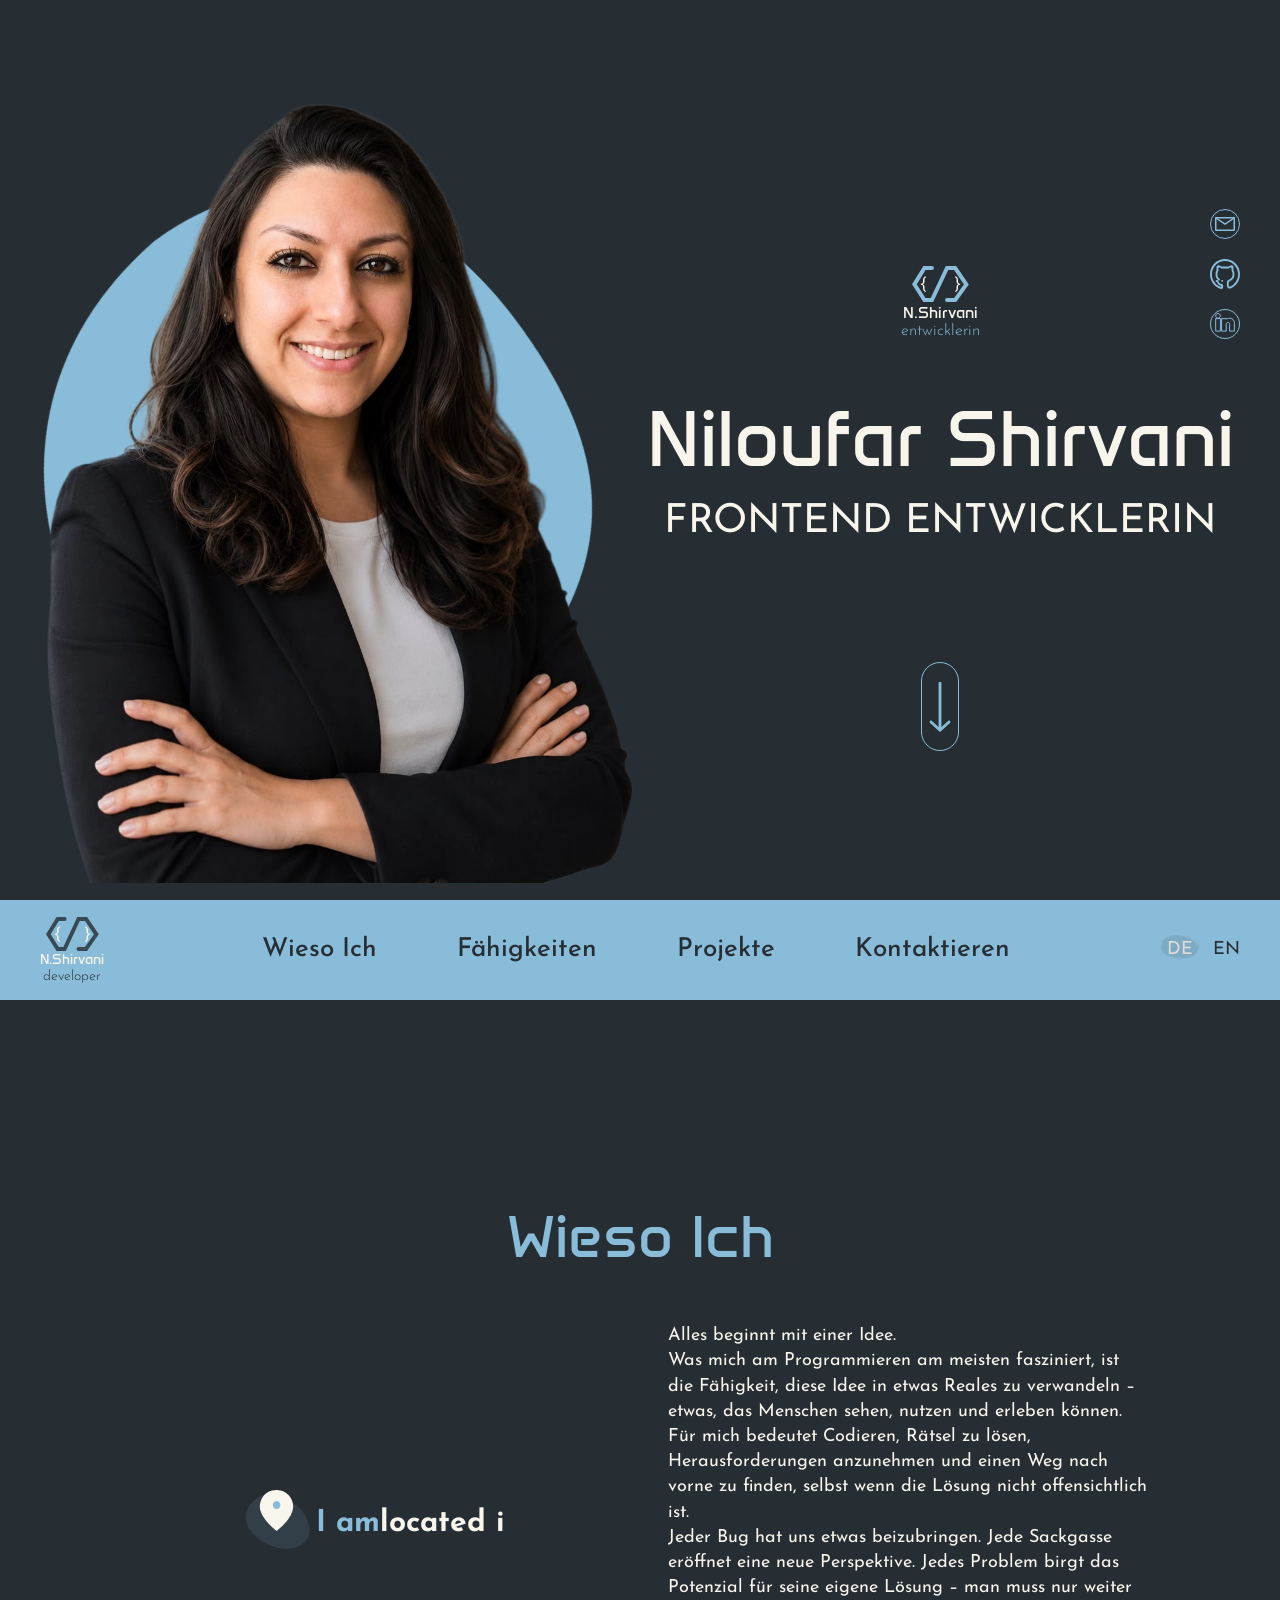
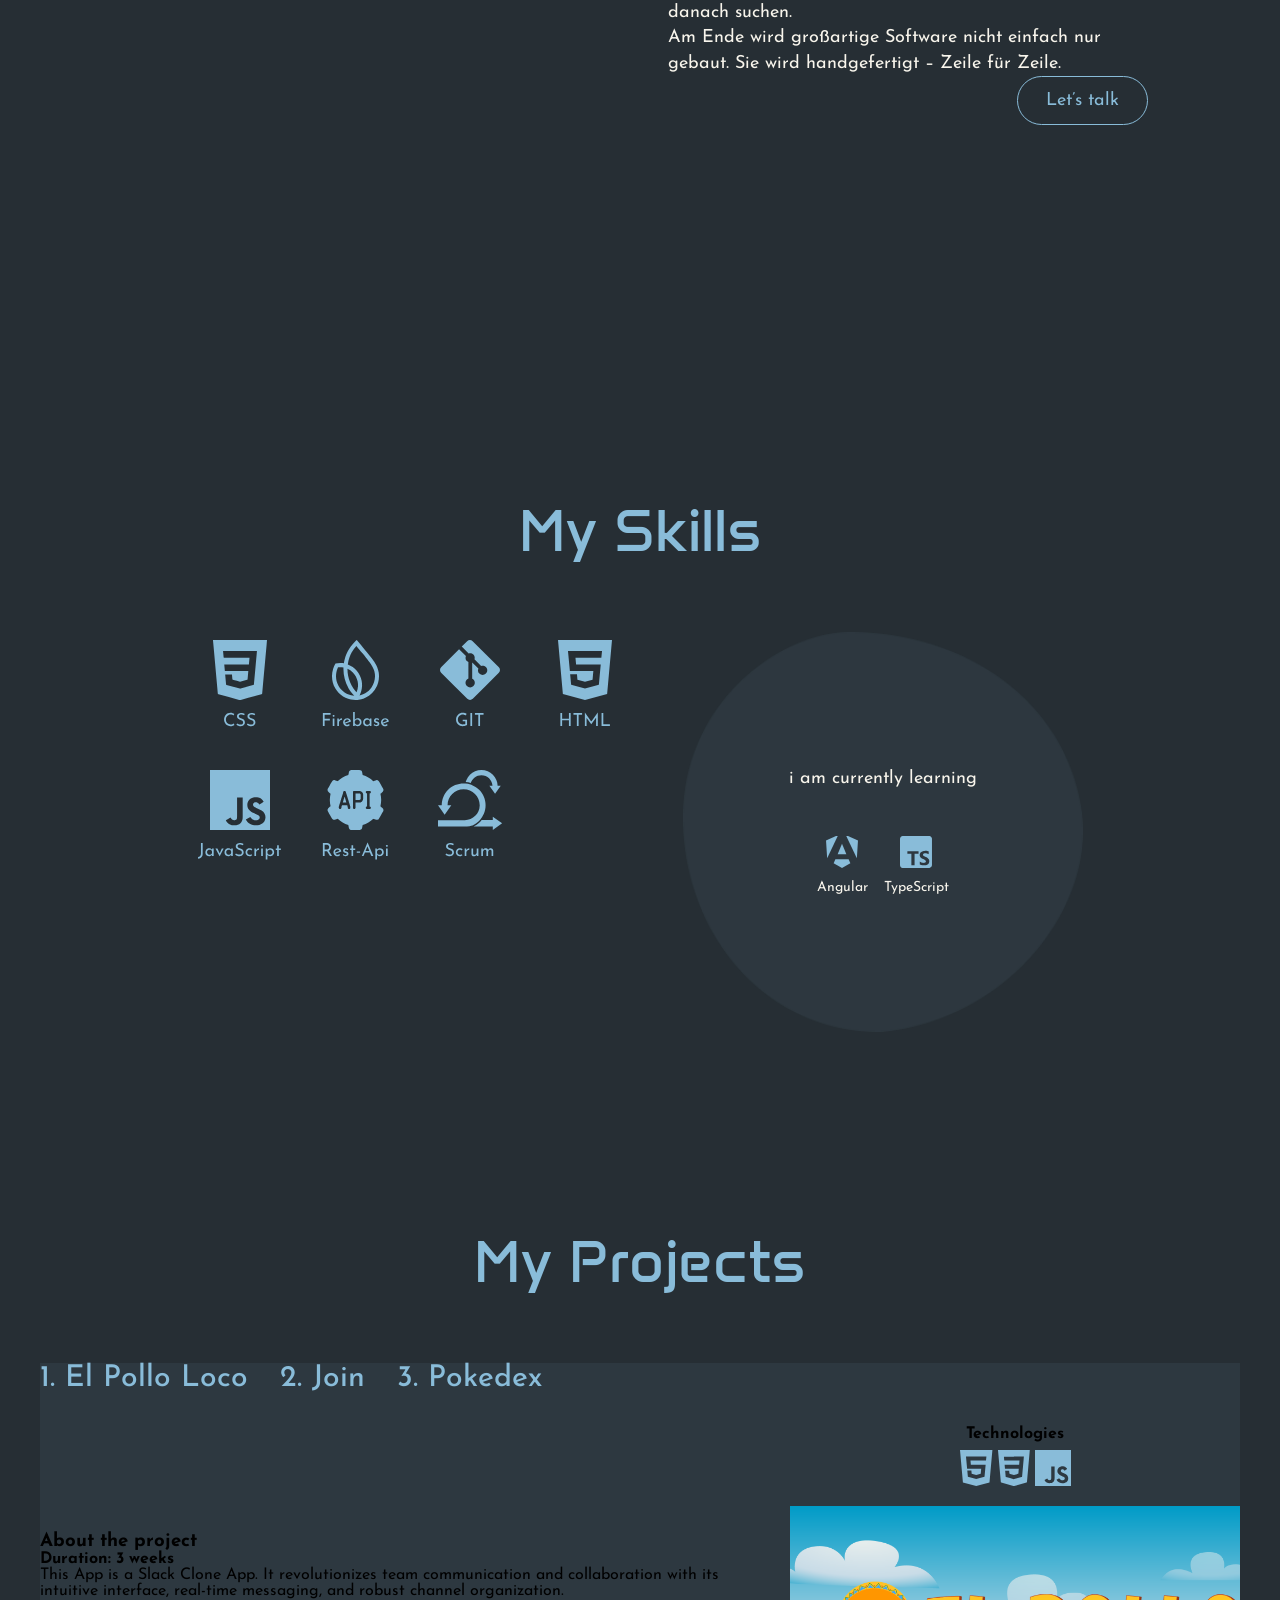
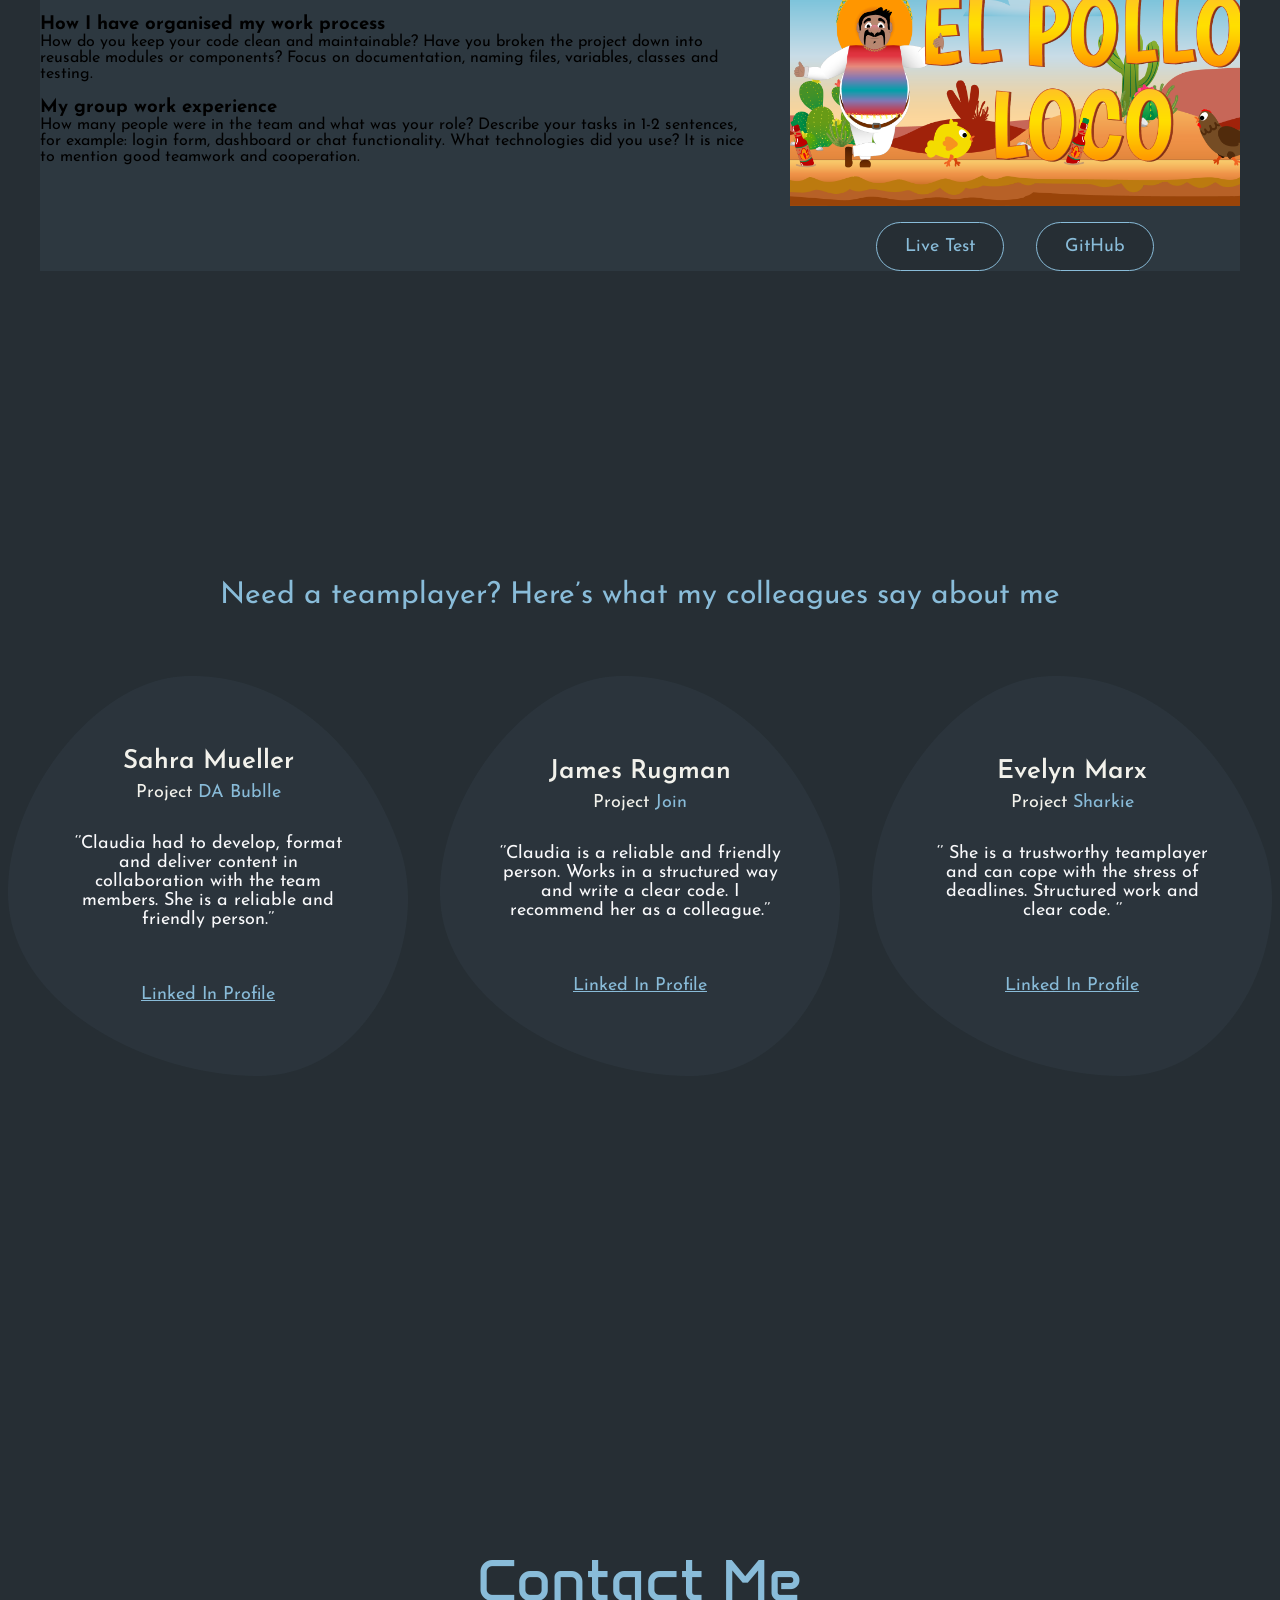
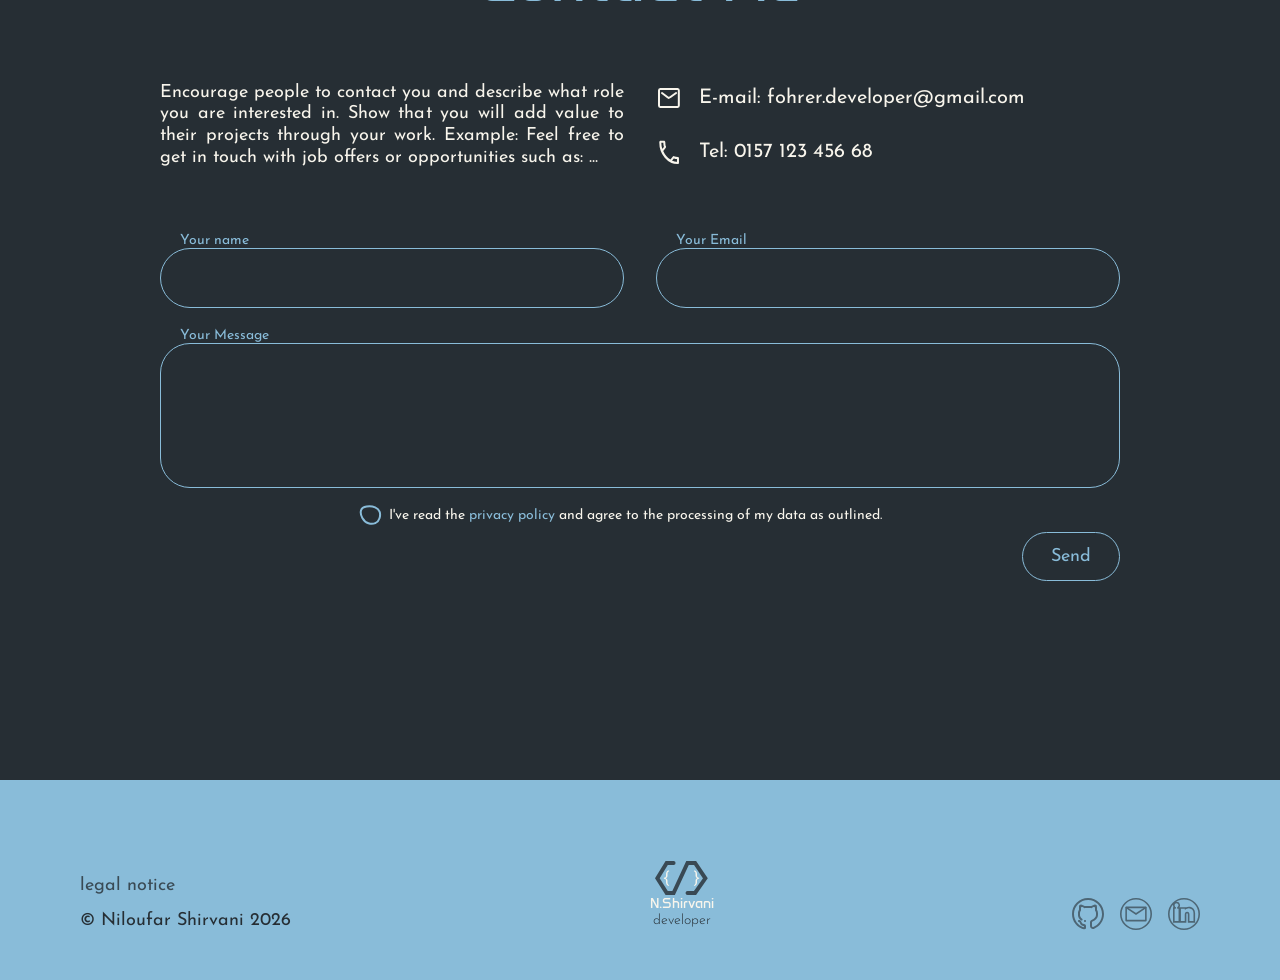
==== index.html @ 66616a83 "adding active class to lang btn" ====
<!doctype html>
<html lang="en" id="root-html">
  <head>
    <meta charset="UTF-8" />
    <meta name="viewport" content="width=device-width, initial-scale=1.0" />
    <title>Portfolio</title>
    <link rel="stylesheet" href="css/style.css" />
  </head>
  <body>
    <main>
      <!-- HERO SECTION -->
      <section class="hero" id="hero-section">
        <div class="hero-main-container">
          <div class="hero-profile-container">
            <!-- <img
              src="assets/components/hero-section/photo-bg-default.png"
              alt=""
            /> -->
            <img src="assets/img/dev-photo.png" alt="" />
          </div>
          <div class="hero-content-container">
            <div class="logo-content">
              <img
                class="hero-logo"
                src="assets/components/hero-section/icons/Logo-hero.svg"
                alt="Logo"
              />
              <span class="dev-name anta">N.Shirvani</span>
              <span class="dev-role josefin-sans" data-i18n="LogoDevRole"
                >Developer</span
              >
            </div>
            <div class="text-content">
              <h1 class="name anta">niloufar shirvani</h1>
              <h3 class="role josefin-sans" data-i18n="devRole">
                FRONTEND DEVELOPER
              </h3>
            </div>
            <a href="#why-me" class="arrow-down">
              <img
                id="arrow-down"
                src="assets/components/hero-section/icons/arrow-down-default.svg"
                alt="arrow-down"
              />
            </a>
            <div class="hero-social-media-container">
              <a href="#"
                ><img
                  id="email"
                  src="assets/components/hero-section/icons/email-default.svg"
                  alt="E-Mail"
              /></a>
              <a href="#"
                ><img
                  id="github"
                  src="assets/components/hero-section/icons/git-default.svg"
                  alt="GitHub"
              /></a>
              <a href="#"
                ><img
                  id="linkedin"
                  src="assets/components/hero-section/icons/linkedIn-default.svg"
                  alt="LinkedIn"
              /></a>
            </div>
          </div>
        </div>
      </section>

      <!-- LATE HEADER SECTION-->
      <section class="header">
        <div class="header-container">
          <div class="header-logo">
            <img
              src="assets/components/header/Logo-header-footer.svg"
              alt=""
              class="header-logo"
            />
            <span class="header-dev-name anta">N.Shirvani</span>
            <span class="header-dev-role josefin-sans">developer</span>
          </div>
          <div class="header-menu">
            <nav>
              <ul>
                <li
                  class="header-link josefin-sans"
                  id="why-me"
                  data-i18n="menuItem1"
                ></li>
                <li
                  class="header-link josefin-sans"
                  id="skills"
                  data-i18n="menuItem2"
                ></li>
                <li
                  class="header-link josefin-sans"
                  id="projects"
                  data-i18n="menuItem3"
                ></li>
                <li
                  class="header-link josefin-sans"
                  id="contact"
                  data-i18n="menuItem4"
                ></li>
              </ul>
            </nav>
          </div>
          <div class="lang-switcher" id="lang-switcher">
            <a href="" class="header-language-text josefin-sans" data-id="de"
              >DE</a
            >
            <a href="" class="header-language-text josefin-sans" data-id="en"
              >EN</a
            >
          </div>
        </div>
      </section>

      <!-- ABOUT ME -->
      <section class="about-me" data-id="why-me">
        <div class="about-me-container">
          <h2 class="section-title anta" data-i18n="firstSectionTitle">
            why Me
          </h2>
          <div class="about-me-context">
            <div class="about-me-animation hidden">
              <div>
                <img class="about-me-icon" src="" alt="" />
              </div>
              <span class="about-me-typing josefin-sans fp"></span>
              <span class="about-me-typing josefin-sans sp"></span>
              <span class="about-me-typing josefin-sans tp"></span>
            </div>
            <div class="about-me-text">
              <p class="text josefin-sans" data-i18n="aboutMeText"></p>
              <button class="about-me-button josefin-sans btn-primary">
                Let’s talk
              </button>
            </div>
          </div>
        </div>
      </section>

      <!-- SKILLS SECTION -->
      <section class="skills" data-id="skills">
        <div class="skills-container">
          <h2 class="section-title anta">my skills</h2>
          <div class="skills-context">
            <div class="skills-icons">
              <img
                src="assets/components/skills/Property 1=CSS.svg"
                alt="CSS"
              />
              <img
                src="assets/components/skills/Property 1=Firebase.svg"
                alt="firebase"
              />
              <img
                src="assets/components/skills/Property 1=GIT.svg"
                alt="GIT"
              />
              <img
                src="assets/components/skills/Property 1=HTML.svg"
                alt="HTML"
              />
              <img
                src="assets/components/skills/Property 1=JavaScript.svg"
                alt="JS"
              />
              <img
                src="assets/components/skills/Property 1=Rest-Api.svg"
                alt="rest-API"
              />
              <img
                src="assets/components/skills/Property 1=Scrum.svg"
                alt="Scrum"
              />
            </div>
            <div class="bubble-text">
              <!-- <div class="bubble">
                <img
                  src="assets/components/skills/skills-bg-hover.png"
                  alt=""
                />
              </div> -->
              <div class="skill-text">
                <p class="josefin-sans">i am currently learning</p>
                <div class="in-progress-container">
                  <div class="in-progeress-skills">
                    <img src="assets/components/skills/Angular.svg" alt="" />
                    <h4 class="text-explanation josefin-sans">Angular</h4>
                  </div>
                  <div class="in-progeress-skills">
                    <img src="assets/components/skills/TypeScript.svg" alt="" />
                    <h4 class="text-explanation josefin-sans">TypeScript</h4>
                  </div>
                </div>
              </div>
            </div>
          </div>
        </div>
      </section>

      <!-- PROJECTS SECTION -->
      <section class="projects" data-id="projects">
        <div class="projects-container">
          <h2 class="section-title anta">My Projects</h2>
          <div class="projects-context josefin-sans">
            <div class="project-names">
              <a class="project-name-tab" href="#">1. El Pollo Loco</a>
              <a class="project-name-tab" href="#">2. Join</a>
              <a class="project-name-tab" href="#">3. Pokedex</a>
            </div>
            <div class="project-info">
              <div class="project-text">
                <div class="about-project">
                  <h3 class="project-title">About the project</h3>
                  <h4>Duration: 3 weeks</h4>
                  <p class="project-explanation">
                    This App is a Slack Clone App. It revolutionizes team
                    communication and collaboration with its intuitive
                    interface, real-time messaging, and robust channel
                    organization.
                  </p>
                </div>
                <div class="about-project">
                  <h3 class="project-title">
                    How I have organised my work process
                  </h3>
                  <p class="project-explanation">
                    How do you keep your code clean and maintainable? Have you
                    broken the project down into reusable modules or components?
                    Focus on documentation, naming files, variables, classes and
                    testing.
                  </p>
                </div>
                <div class="about-project">
                  <h3 class="project-title">My group work experience</h3>
                  <p class="project-explanation">
                    How many people were in the team and what was your role?
                    Describe your tasks in 1-2 sentences, for example: login
                    form, dashboard or chat functionality. What technologies did
                    you use? It is nice to mention good teamwork and
                    cooperation.
                  </p>
                </div>
              </div>
              <div class="project-visit">
                <div class="project-tech">
                  <h4 class="tech">Technologies</h4>
                  <div class="tech-icon">
                    <img src="assets/components/projects/HTML.svg" alt="" />
                    <img src="assets/components/projects/CSS.svg" alt="" />
                    <img
                      src="assets/components/projects/Javascript.svg"
                      alt=""
                    />
                  </div>
                </div>
                <div class="project-poster">
                  <img src="assets/img/El-Pollo-loco.png" alt="El-Pollo-Loco" />
                </div>
                <div class="project-btns">
                  <button class="btn-primary">Live Test</button>
                  <button class="btn-primary">GitHub</button>
                </div>
              </div>
            </div>
          </div>
        </div>
      </section>

      <!-- REFERENCE SECTION -->
      <section class="references" data-id="references">
        <div class="reference-container">
          <h2 class="reference-title josefin-sans">
            Need a teamplayer? Here’s what my colleagues say about me
          </h2>
          <div class="bubble-boxes">
            <div class="bubble-content josefin-sans">
              <h3 class="ref-name">Sahra Mueller</h3>
              <h4 class="ref-project">
                Project <a href="#" class="ref-link">DA Bublle</a>
              </h4>
              <p class="ref-comment">
                ‘’Claudia had to develop, format and deliver content in
                collaboration with the team members. She is a reliable and
                friendly person.’’
              </p>
              <a href="#" class="ref-comment-link">Linked In Profile</a>
            </div>

            <div class="bubble-content josefin-sans">
              <h3 class="ref-name">James Rugman</h3>
              <h4 class="ref-project">
                Project <a href="#" class="ref-link">Join</a>
              </h4>
              <p class="ref-comment">
                ‘’Claudia is a reliable and friendly person. Works in a
                structured way and write a clear code. I recommend her as a
                colleague.’’
              </p>
              <a href="#" class="ref-comment-link">Linked In Profile</a>
            </div>

            <div class="bubble-content josefin-sans">
              <h3 class="ref-name">Evelyn Marx</h3>
              <h4 class="ref-project">
                Project <a href="#" class="ref-link">Sharkie</a>
              </h4>
              <p class="ref-comment">
                ‘’ She is a trustworthy teamplayer and can cope with the stress
                of deadlines. Structured work and clear code. ‘’
              </p>
              <a href="#" class="ref-comment-link">Linked In Profile</a>
            </div>
          </div>
        </div>
      </section>

      <!-- CONTACT SECTION -->
      <section class="contact" data-id="contact">
        <div class="contact-me-container">
          <h1 class="section-title anta">Contact me</h1>
          <div class="contact-me-text-container josefin-sans">
            <div class="contact-text">
              Encourage people to contact you and describe what role you are
              interested in. Show that you will add value to their projects
              through your work. Example: Feel free to get in touch with job
              offers or opportunities such as: ...
            </div>
            <div class="contact-info">
              <span class="contact-email">
                <img
                  id="contact-email"
                  src="assets/components/contact/🦆 icon _email_.svg"
                  alt=""
                />
                E-mail: fohrer.developer@gmail.com
              </span>
              <span class="contact-phone">
                <img
                  id="contact-phone"
                  src="assets/components/contact/🦆 icon _phone_.svg"
                  alt=""
                />
                Tel: 0157 123 456 68
              </span>
            </div>
          </div>
          <form action="post" class="contact-me-form josefin-sans">
            <div class="contact-container">
              <div class="inputs">
                <label for="">Your name</label>
                <input type="text" />
              </div>
              <div class="inputs">
                <label for="">Your Email</label>
                <input type="text" />
              </div>
            </div>

            <div class="message-container">
              <div class="inputs">
                <label for="">Your Message</label>
                <input type="text" />
              </div>
            </div>
            <div class="privacy-policy">
              <div class="privacy-msg-box">
                <input type="checkbox" id="privacy" name="privacy" />
                <label for="privacy" class="privacy-policy-text">
                  I've read the <a href="#">privacy policy </a> and agree to the
                  processing of my data as outlined.
                </label>
                <div class="error-msg">Please accept the privacy policy.</div>
              </div>

              <button type="submit" class="send btn-primary">Send</button>
            </div>
          </form>
        </div>
      </section>
    </main>

    <!-- FOOTER -->
    <footer>
      <div class="footer-content-container">
        <div class="legal-notice">
          <a href="#" class="footer-link josefin-sans">legal notice</a>
          <span class="footer-copyright josefin-sans"
            >&copy; Niloufar Shirvani 2026</span
          >
        </div>
        <div class="footer-logo">
          <img
            src="assets/components/header/Logo-header-footer.svg"
            alt=""
            class="footer-logo"
          />
          <span class="footer-dev-name anta">N.Shirvani</span>
          <span class="footer-dev-role josefin-sans">developer</span>
        </div>
        <div class="footer-social-media">
          <a href="#"
            ><img
              src="assets/components/footer/git-dark-default.svg"
              id="footer-git"
              alt=""
          /></a>
          <a href="#"
            ><img
              src="assets/components/footer/email-dark-default.svg"
              id="footer-email"
              alt=""
          /></a>
          <a href="#"
            ><img
              src="assets/components/footer/linkedIn-dark-default.svg"
              id="footer-linkedIn"
              alt=""
          /></a>
        </div>
      </div>
    </footer>

    <!-- JS -->
    <script src="/scripts/changingLanguage.js"></script>
    <script src="/scripts/script.js"></script>
    <script src="/scripts/typingEffect.js"></script>
  </body>
</html>
---- css/style.css ----
@import url(fonts.css);
@import url(config.css);
@import url(standard.css);
@import url(xxl.css) screen;
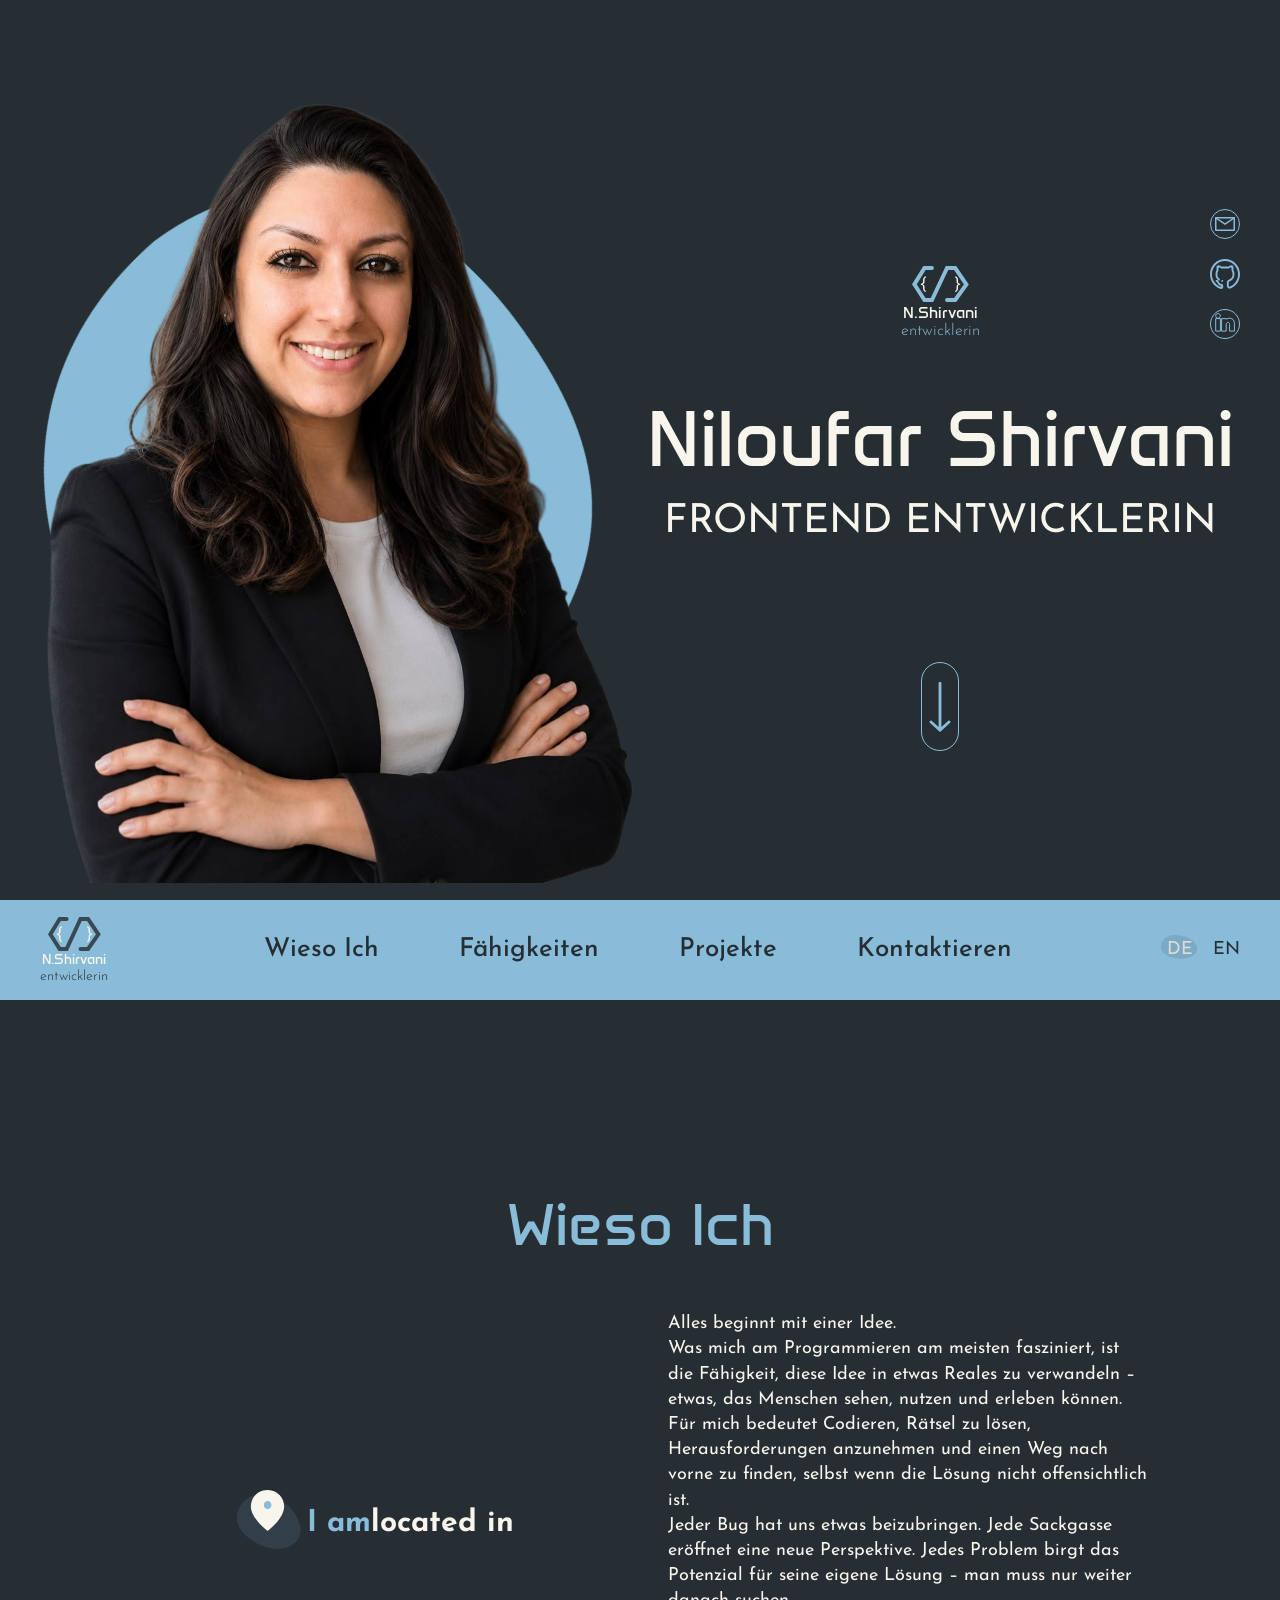
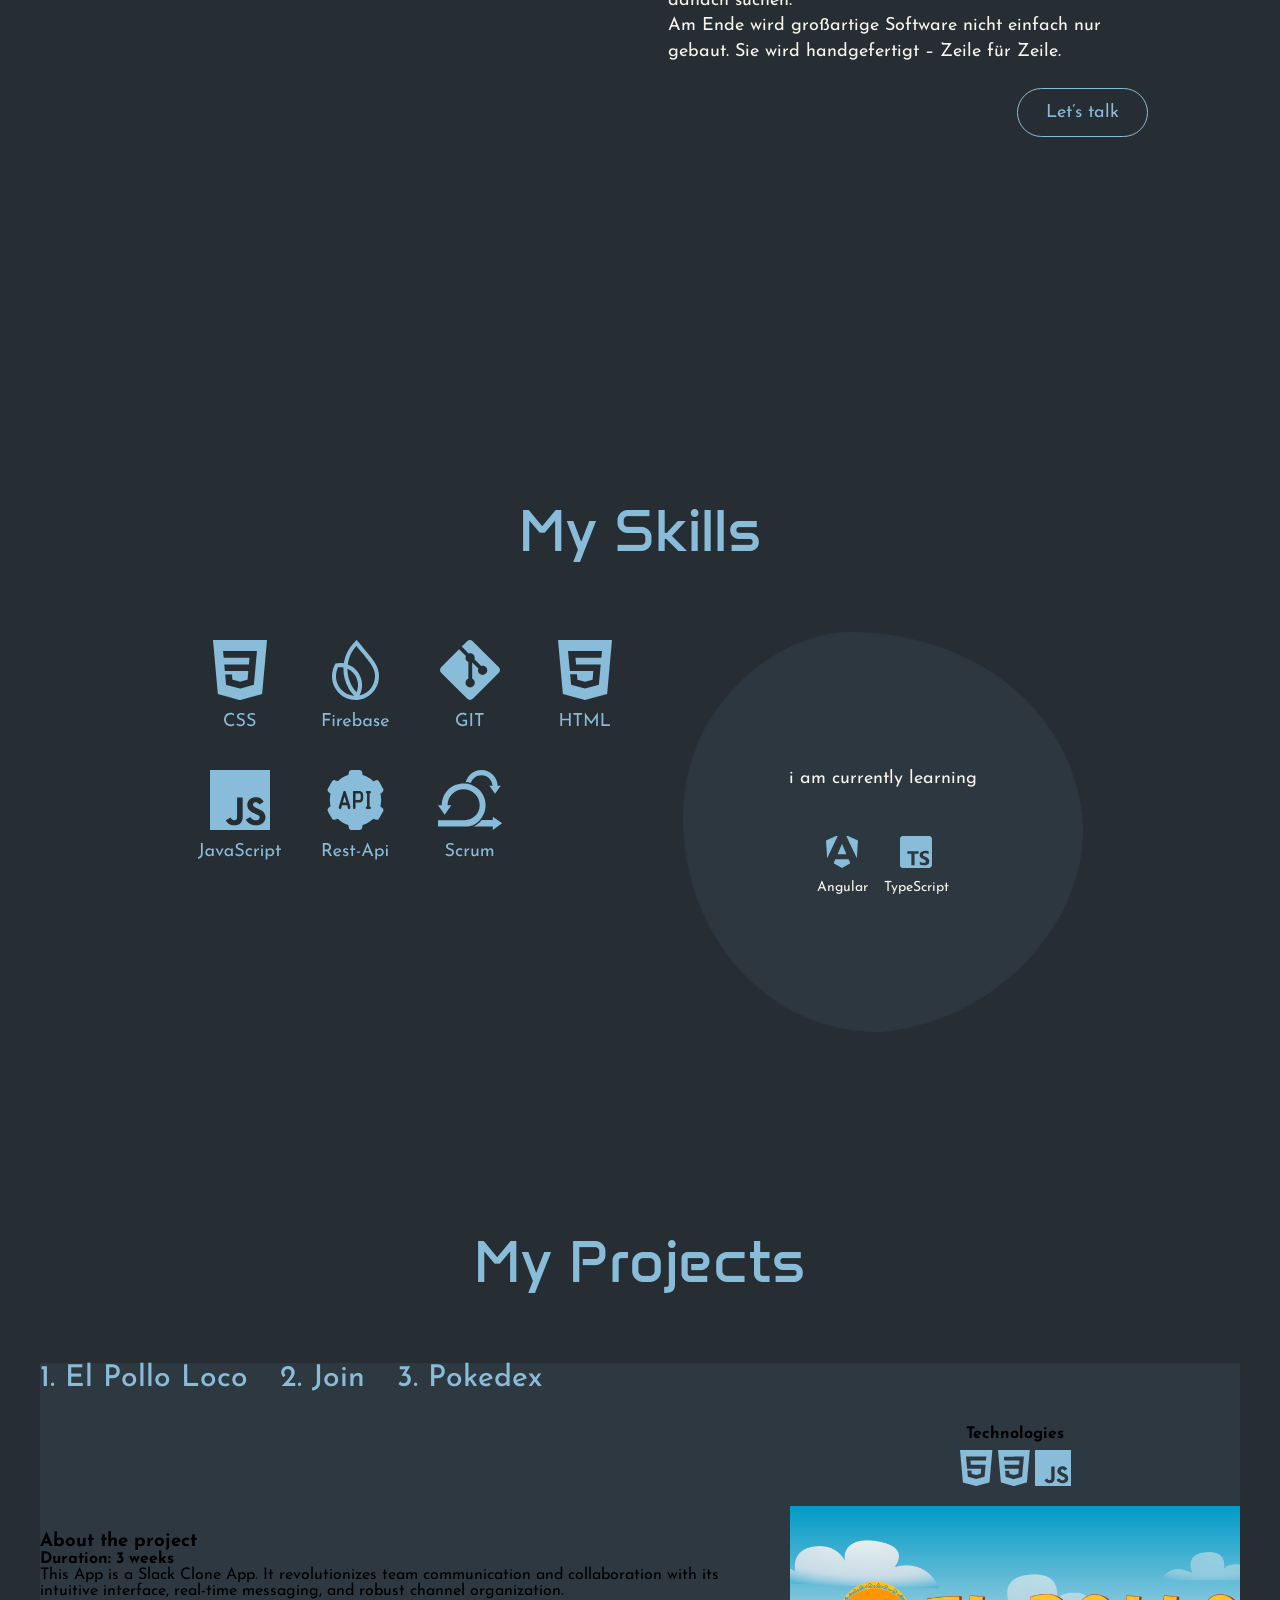
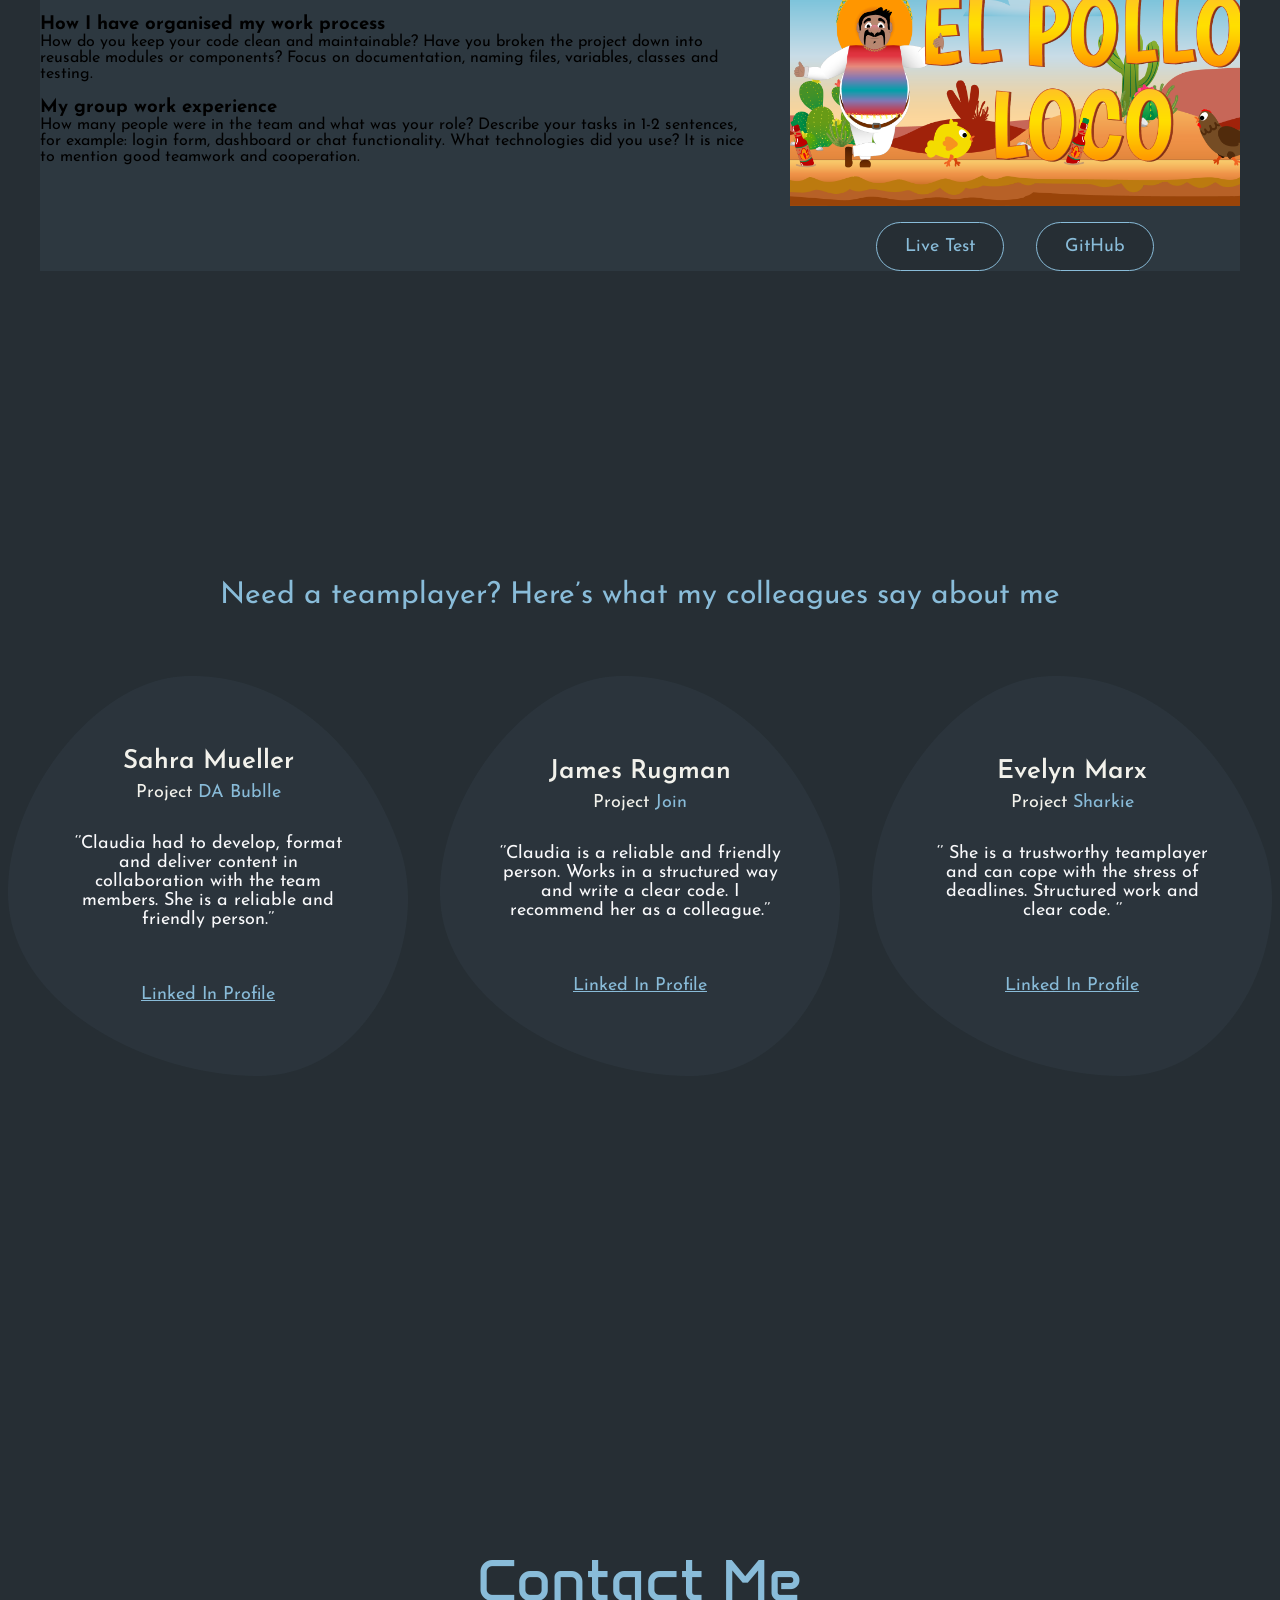
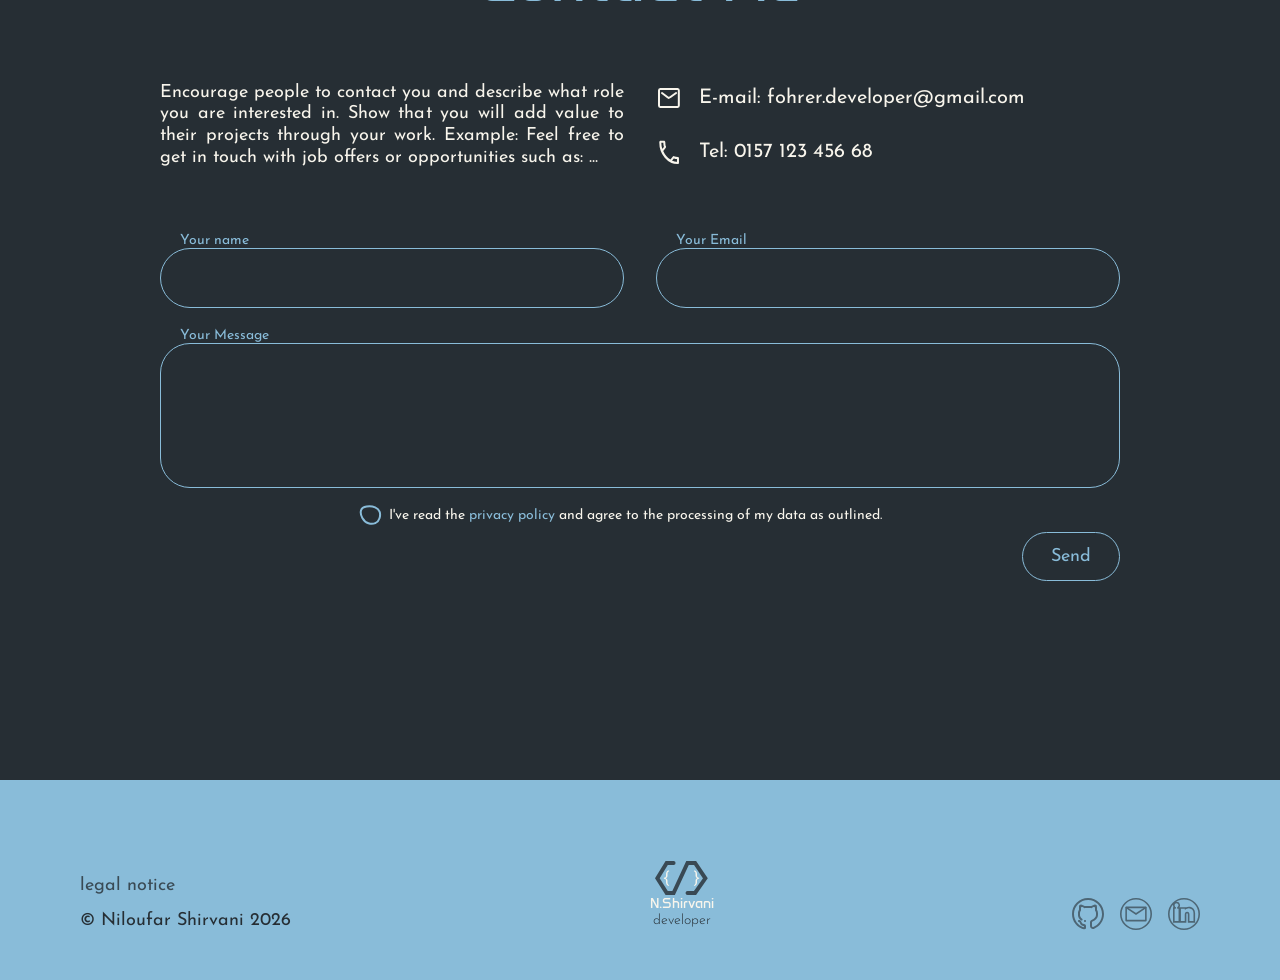
==== commit 3d5c23f8: "adding active class to menu btns" ====
--- a/index.html
+++ b/index.html
@@ -26,15 +26,14 @@
                 alt="Logo"
               />
               <span class="dev-name anta">N.Shirvani</span>
-              <span class="dev-role josefin-sans" data-i18n="LogoDevRole"
-                >Developer</span
-              >
+              <span
+                class="dev-role josefin-sans"
+                data-i18n="LogoDevRole"
+              ></span>
             </div>
             <div class="text-content">
               <h1 class="name anta">niloufar shirvani</h1>
-              <h3 class="role josefin-sans" data-i18n="devRole">
-                FRONTEND DEVELOPER
-              </h3>
+              <h3 class="role josefin-sans" data-i18n="devRole"></h3>
             </div>
             <a href="#why-me" class="arrow-down">
               <img
@@ -77,7 +76,10 @@
               class="header-logo"
             />
             <span class="header-dev-name anta">N.Shirvani</span>
-            <span class="header-dev-role josefin-sans">developer</span>
+            <span
+              class="header-dev-role josefin-sans"
+              data-i18n="headerDevRole"
+            ></span>
           </div>
           <div class="header-menu">
             <nav>
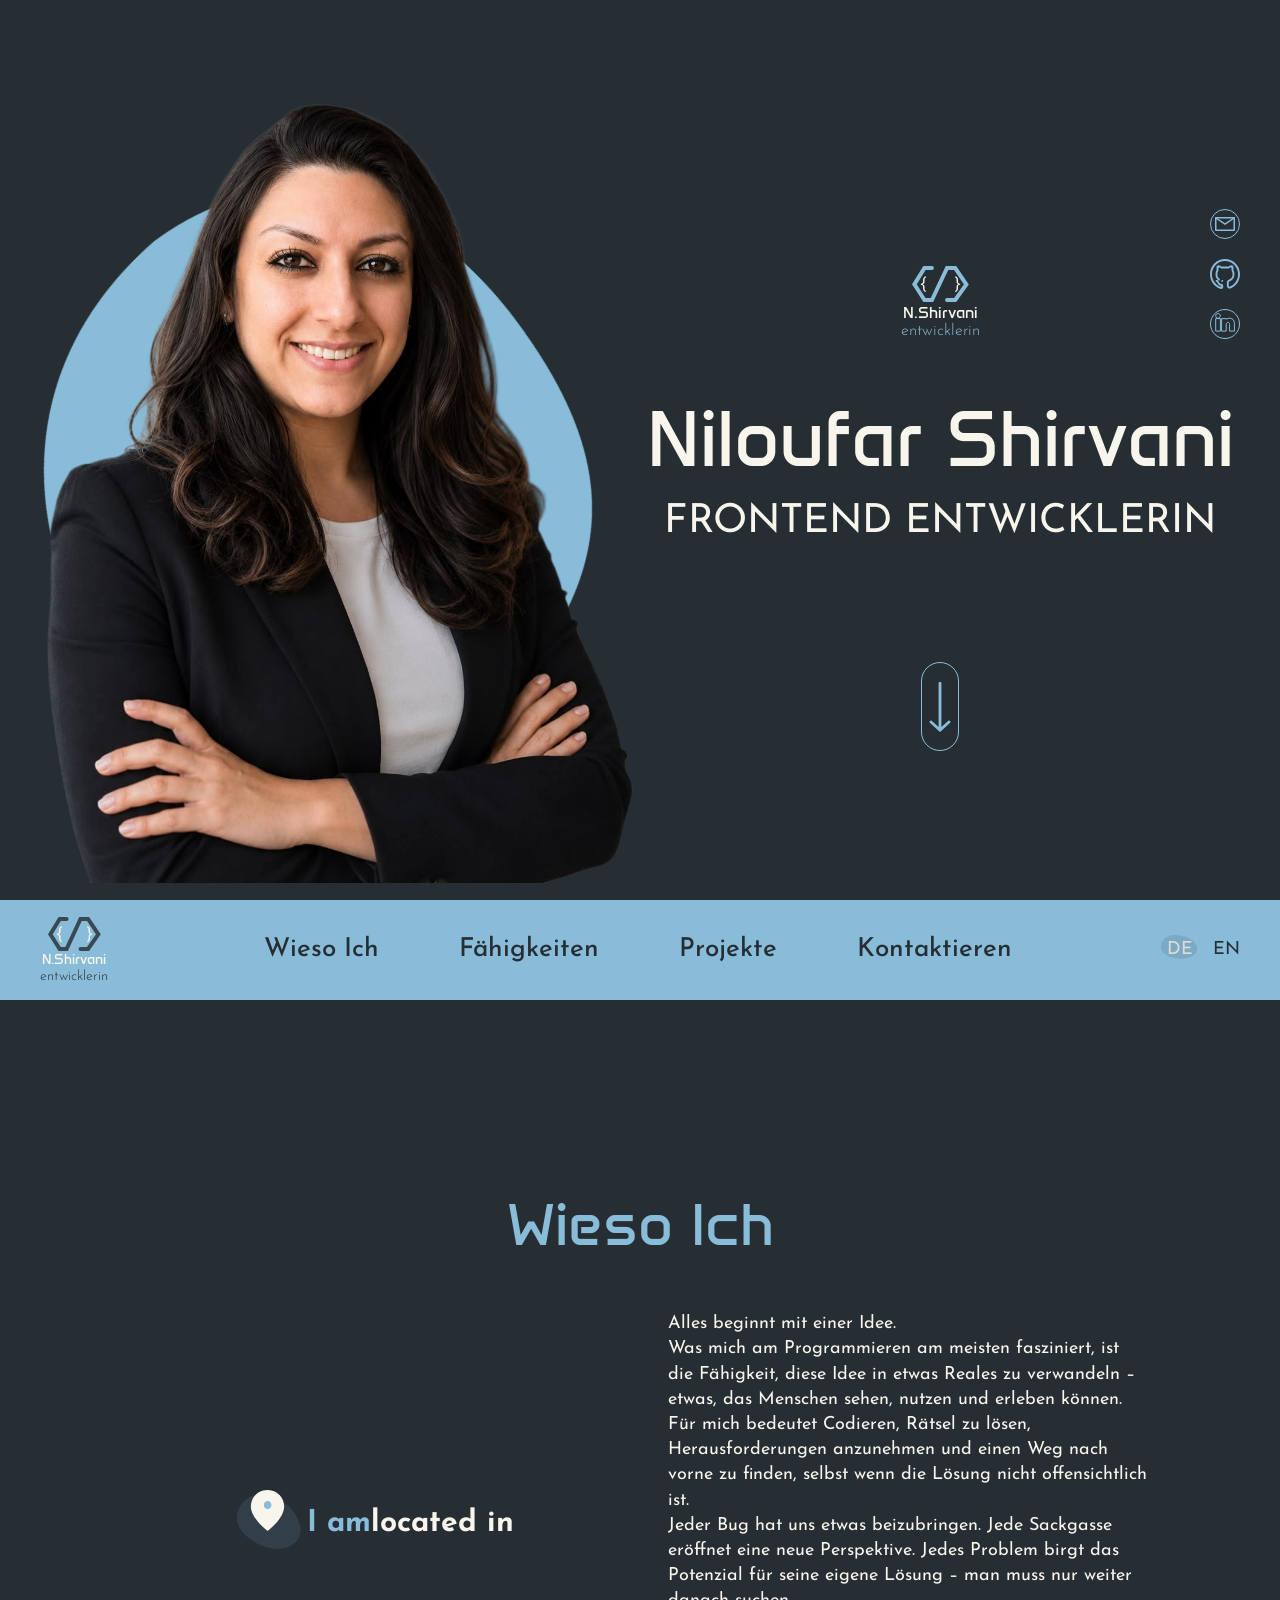
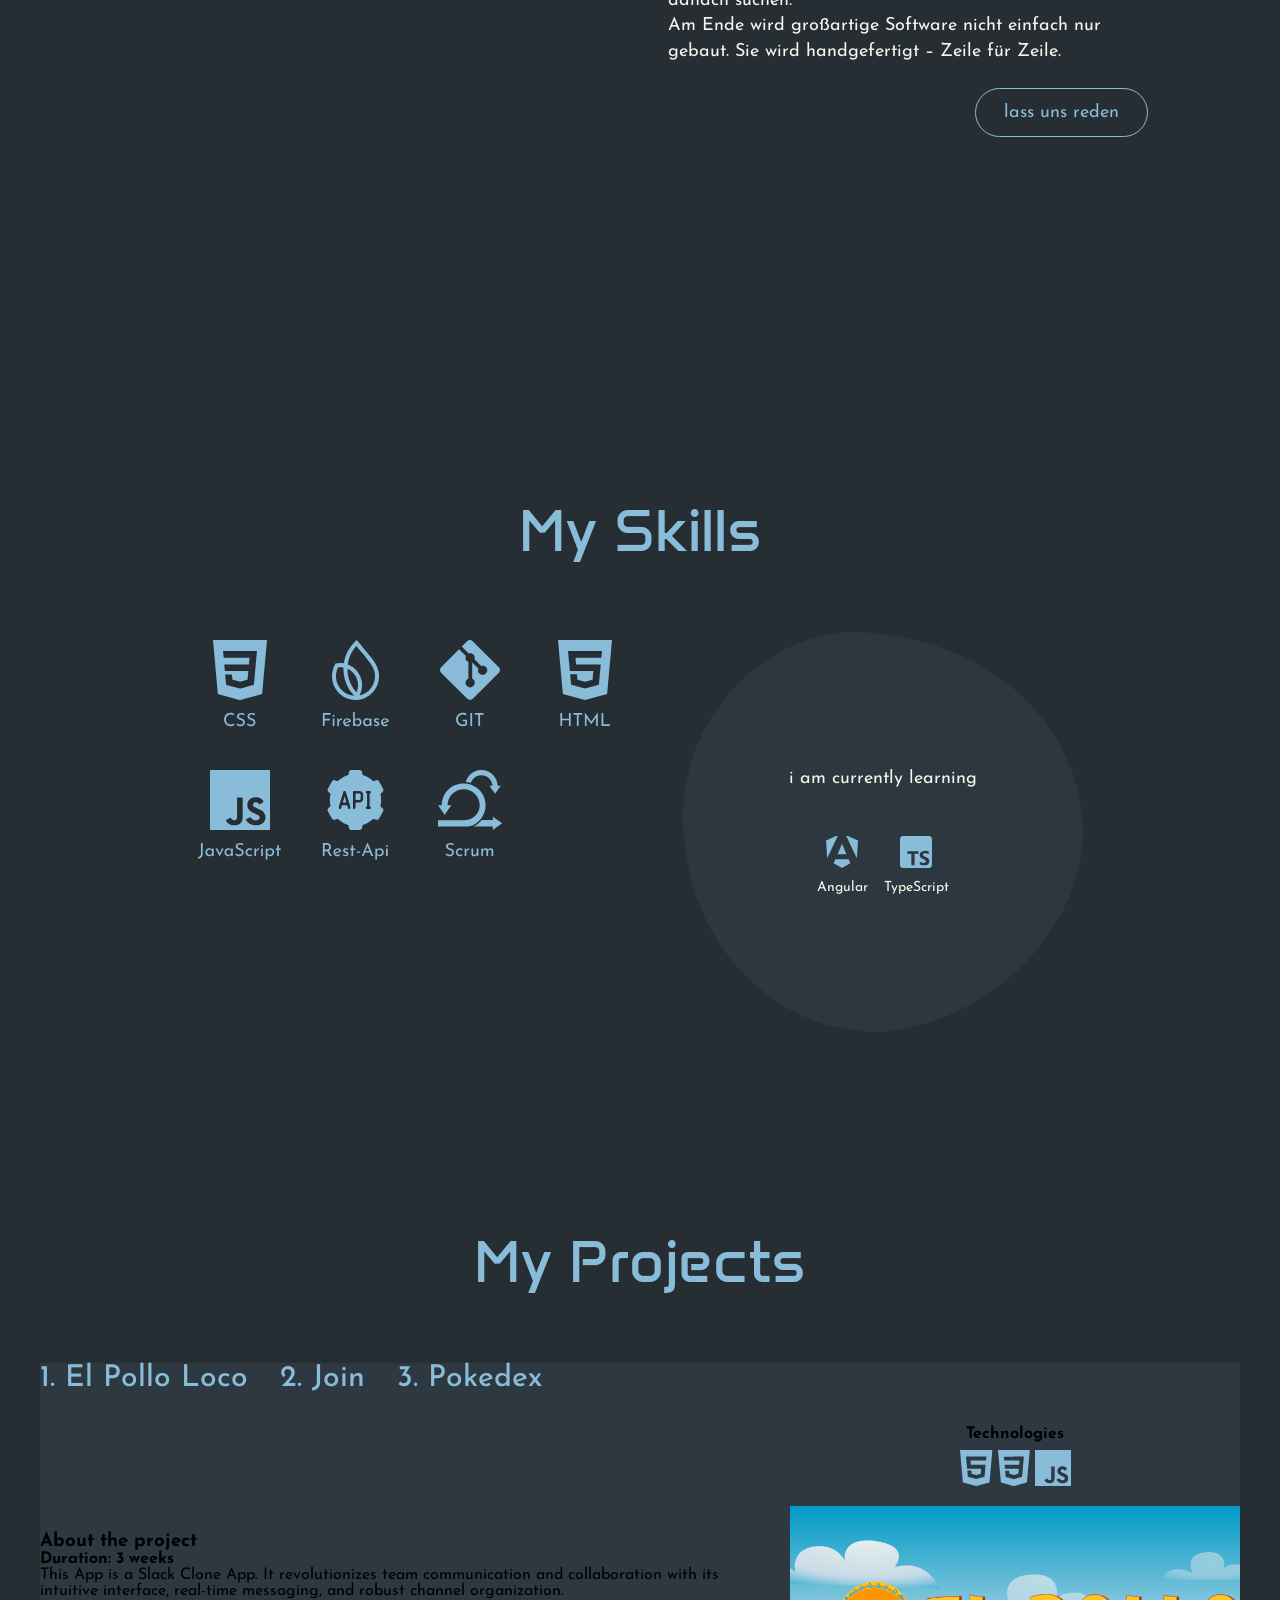
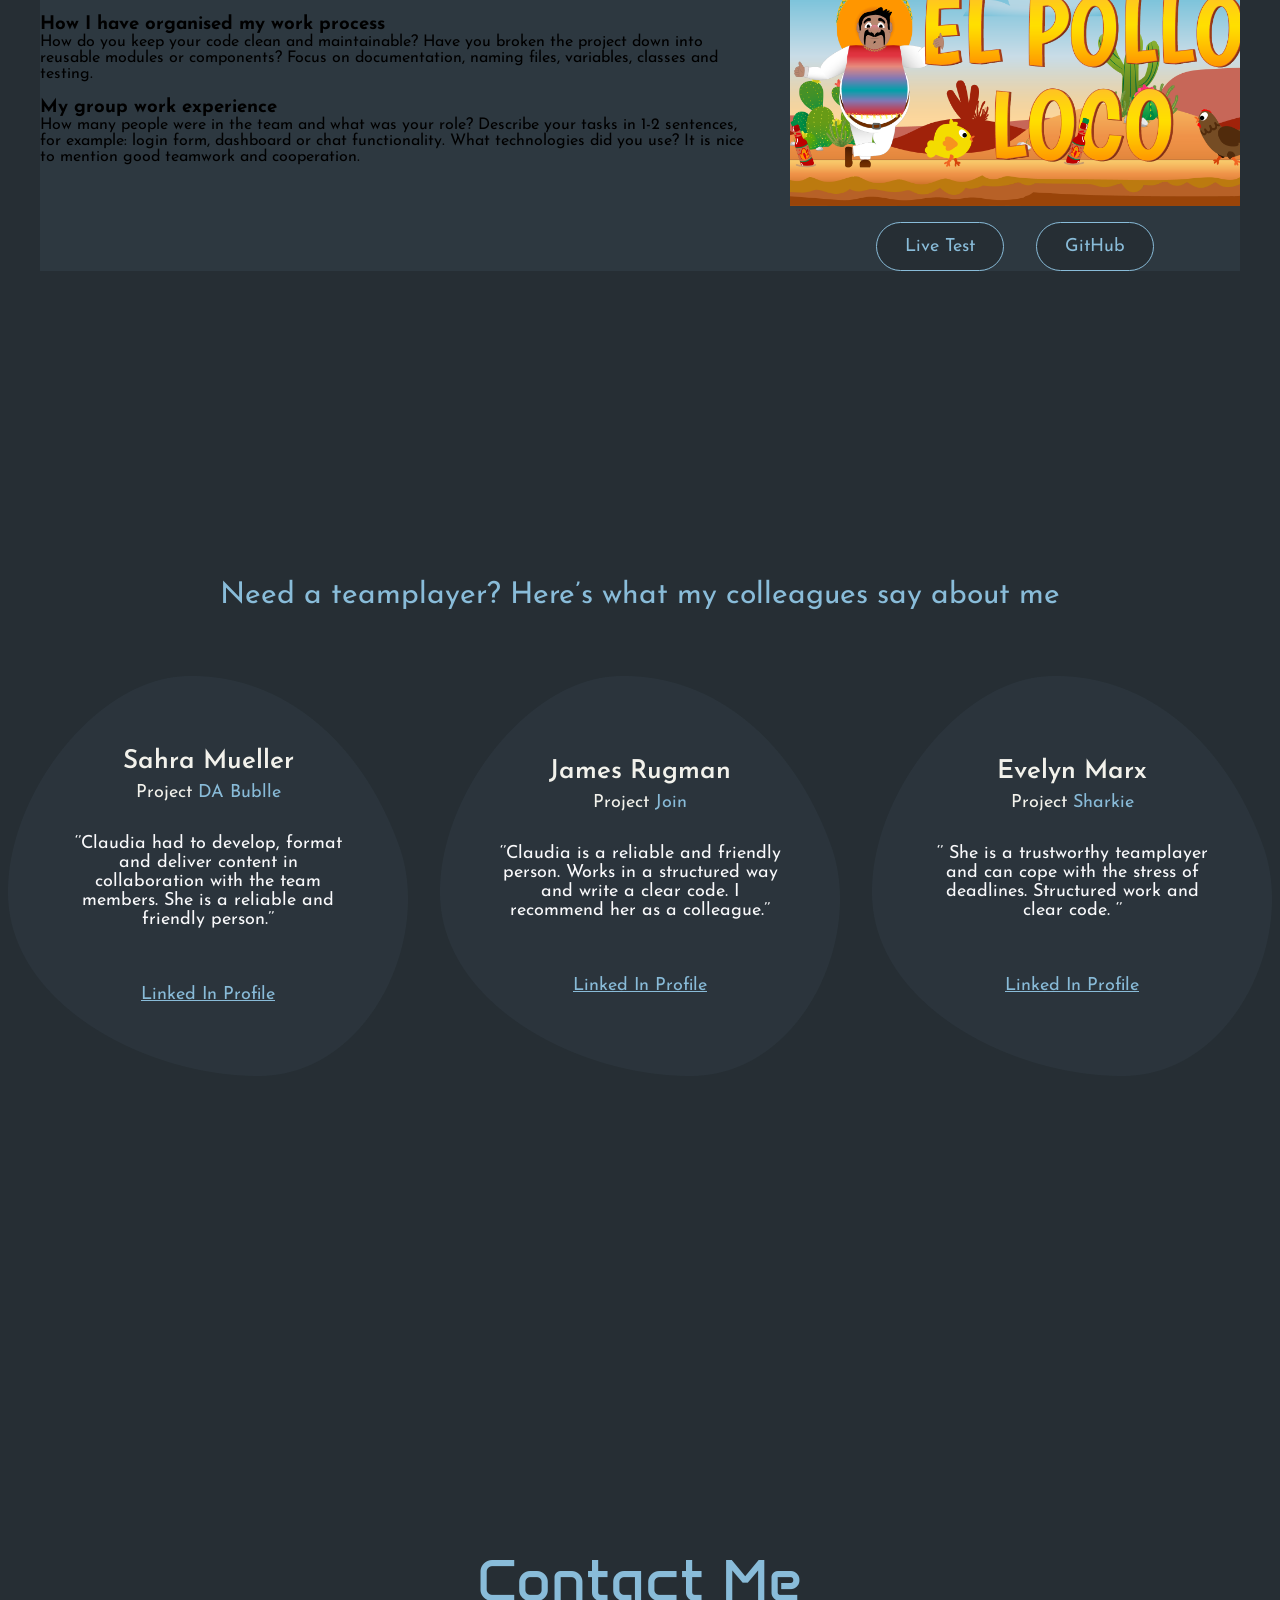
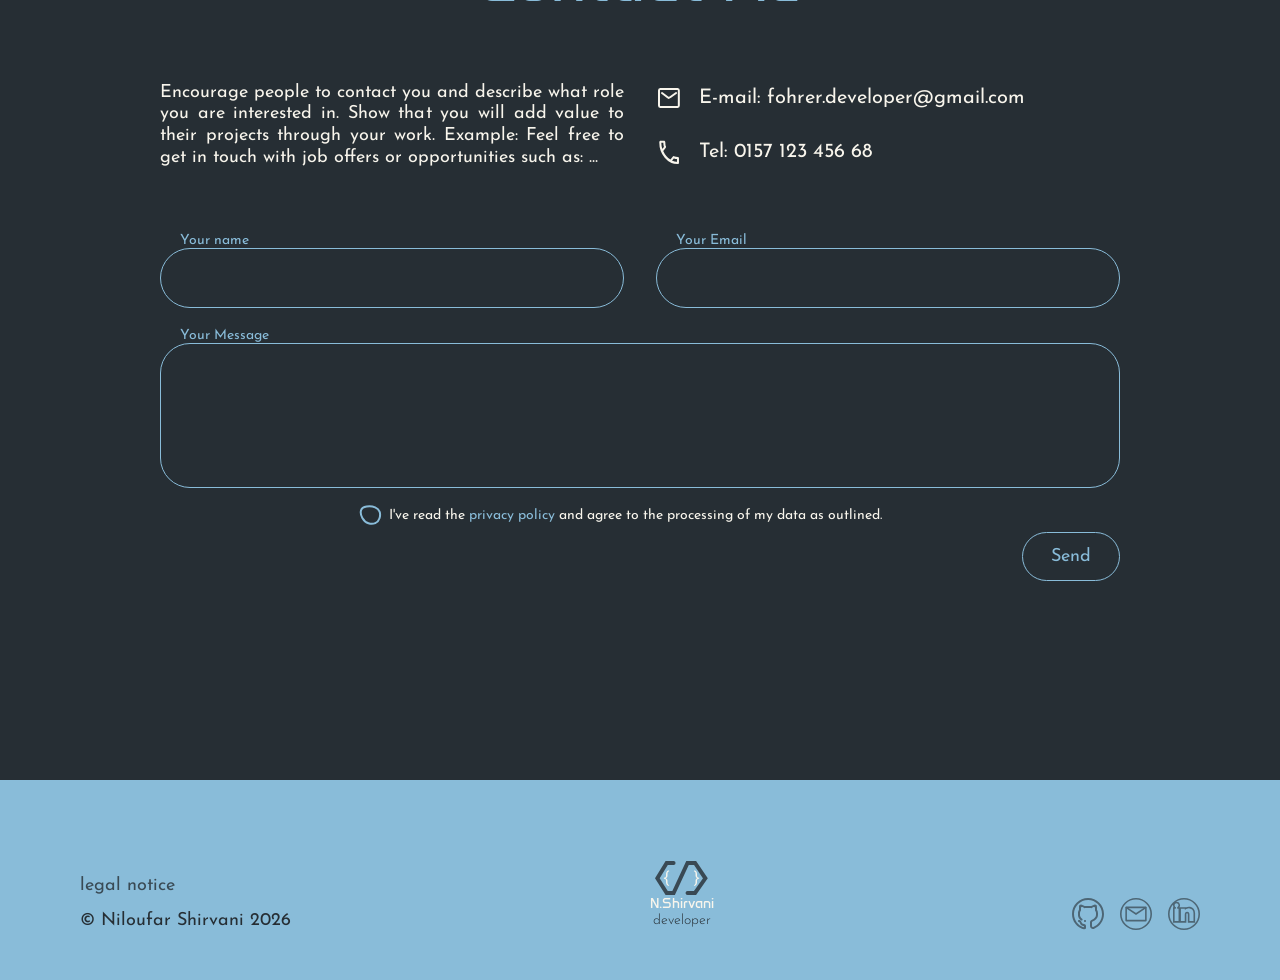
==== commit db05afa7: "adding rebounce-effect" ====
--- a/index.html
+++ b/index.html
@@ -135,9 +135,10 @@
             </div>
             <div class="about-me-text">
               <p class="text josefin-sans" data-i18n="aboutMeText"></p>
-              <button class="about-me-button josefin-sans btn-primary">
-                Let’s talk
-              </button>
+              <button
+                class="about-me-button josefin-sans btn-primary"
+                data-i18n="aboutMeBtn"
+              ></button>
             </div>
           </div>
         </div>
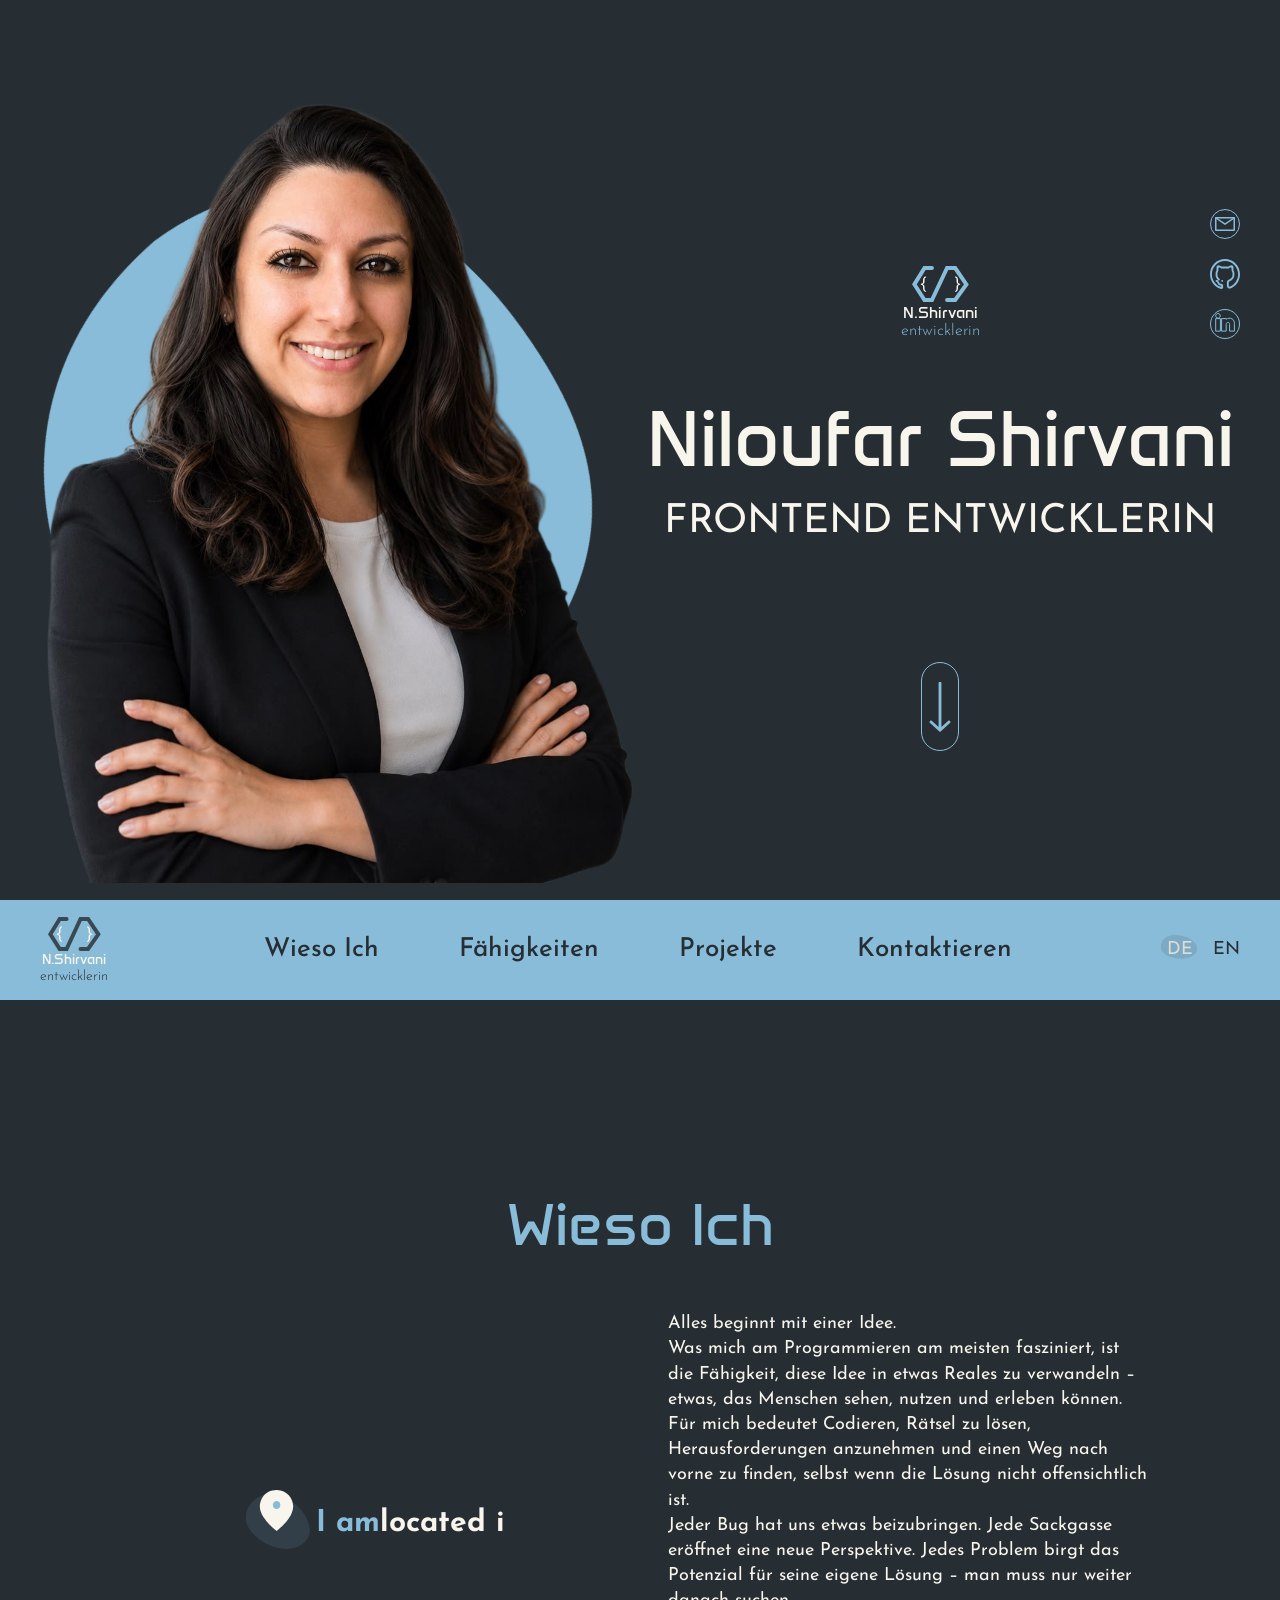
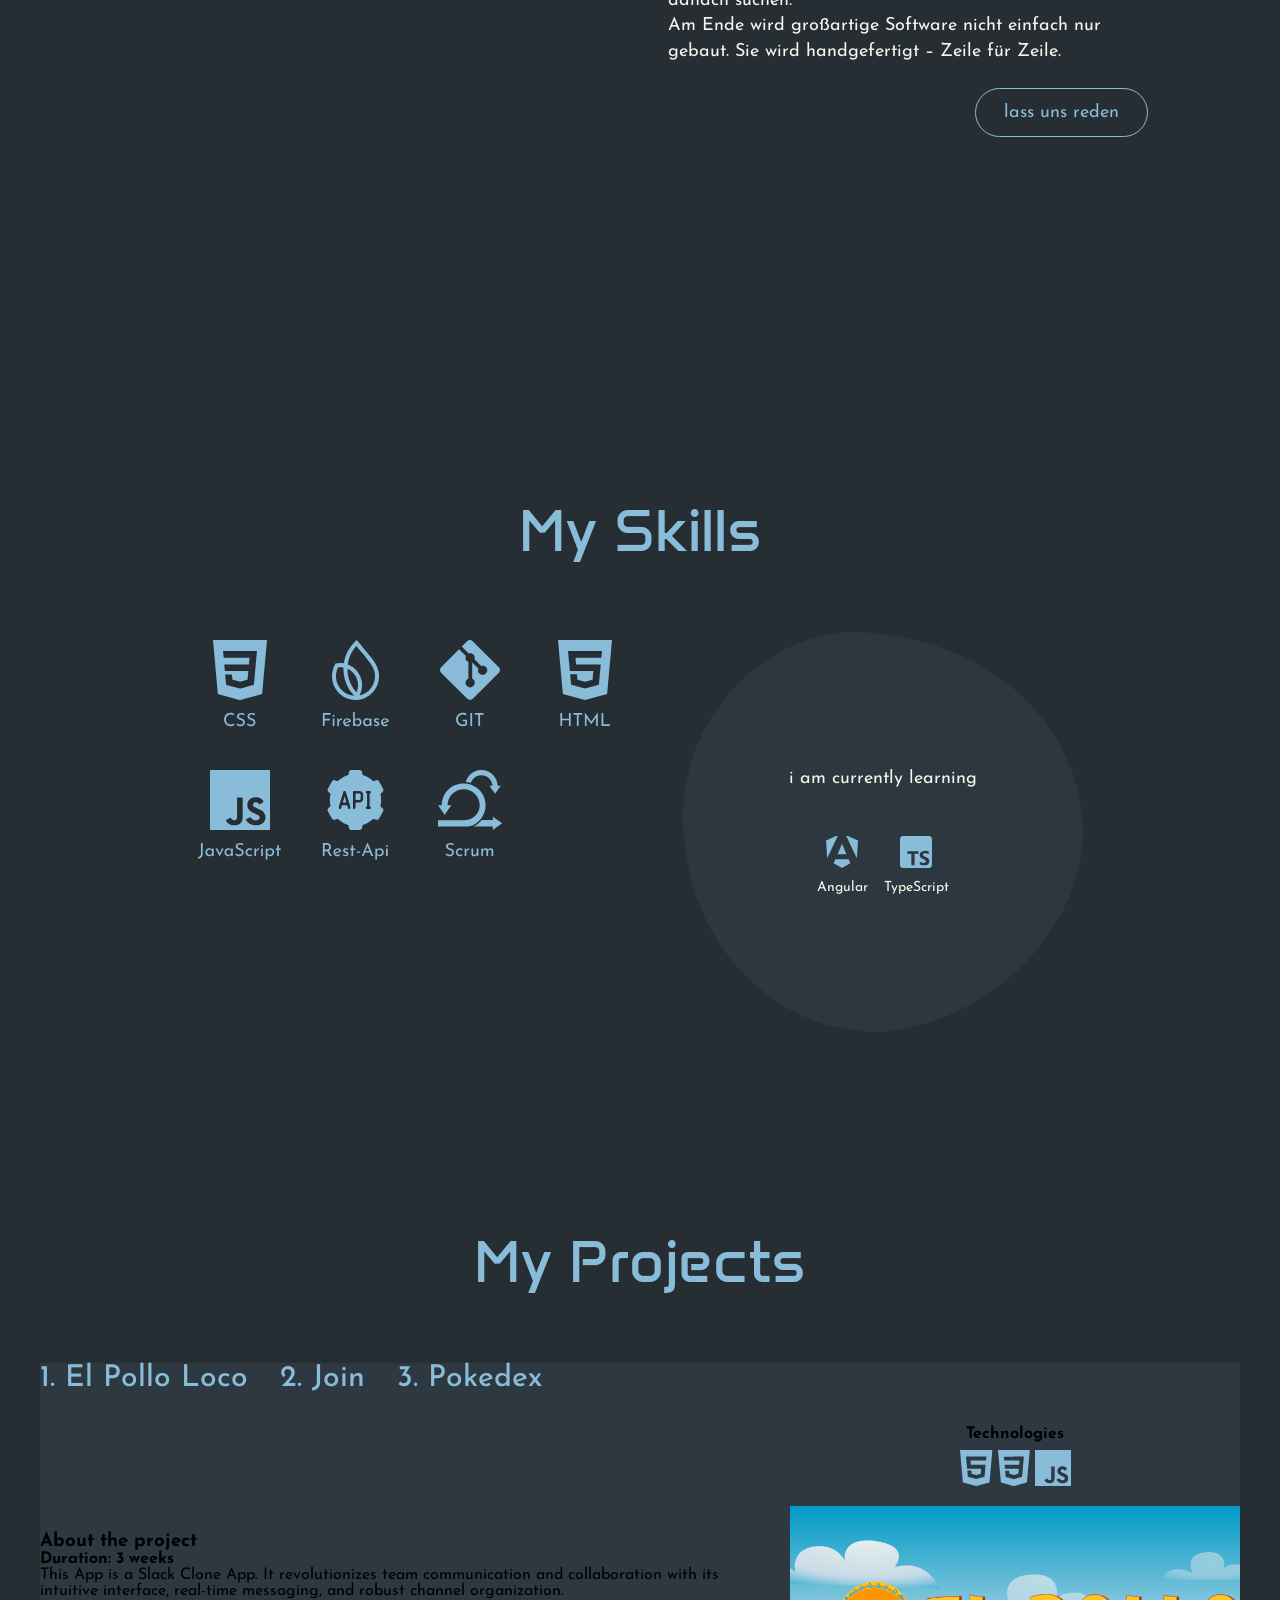
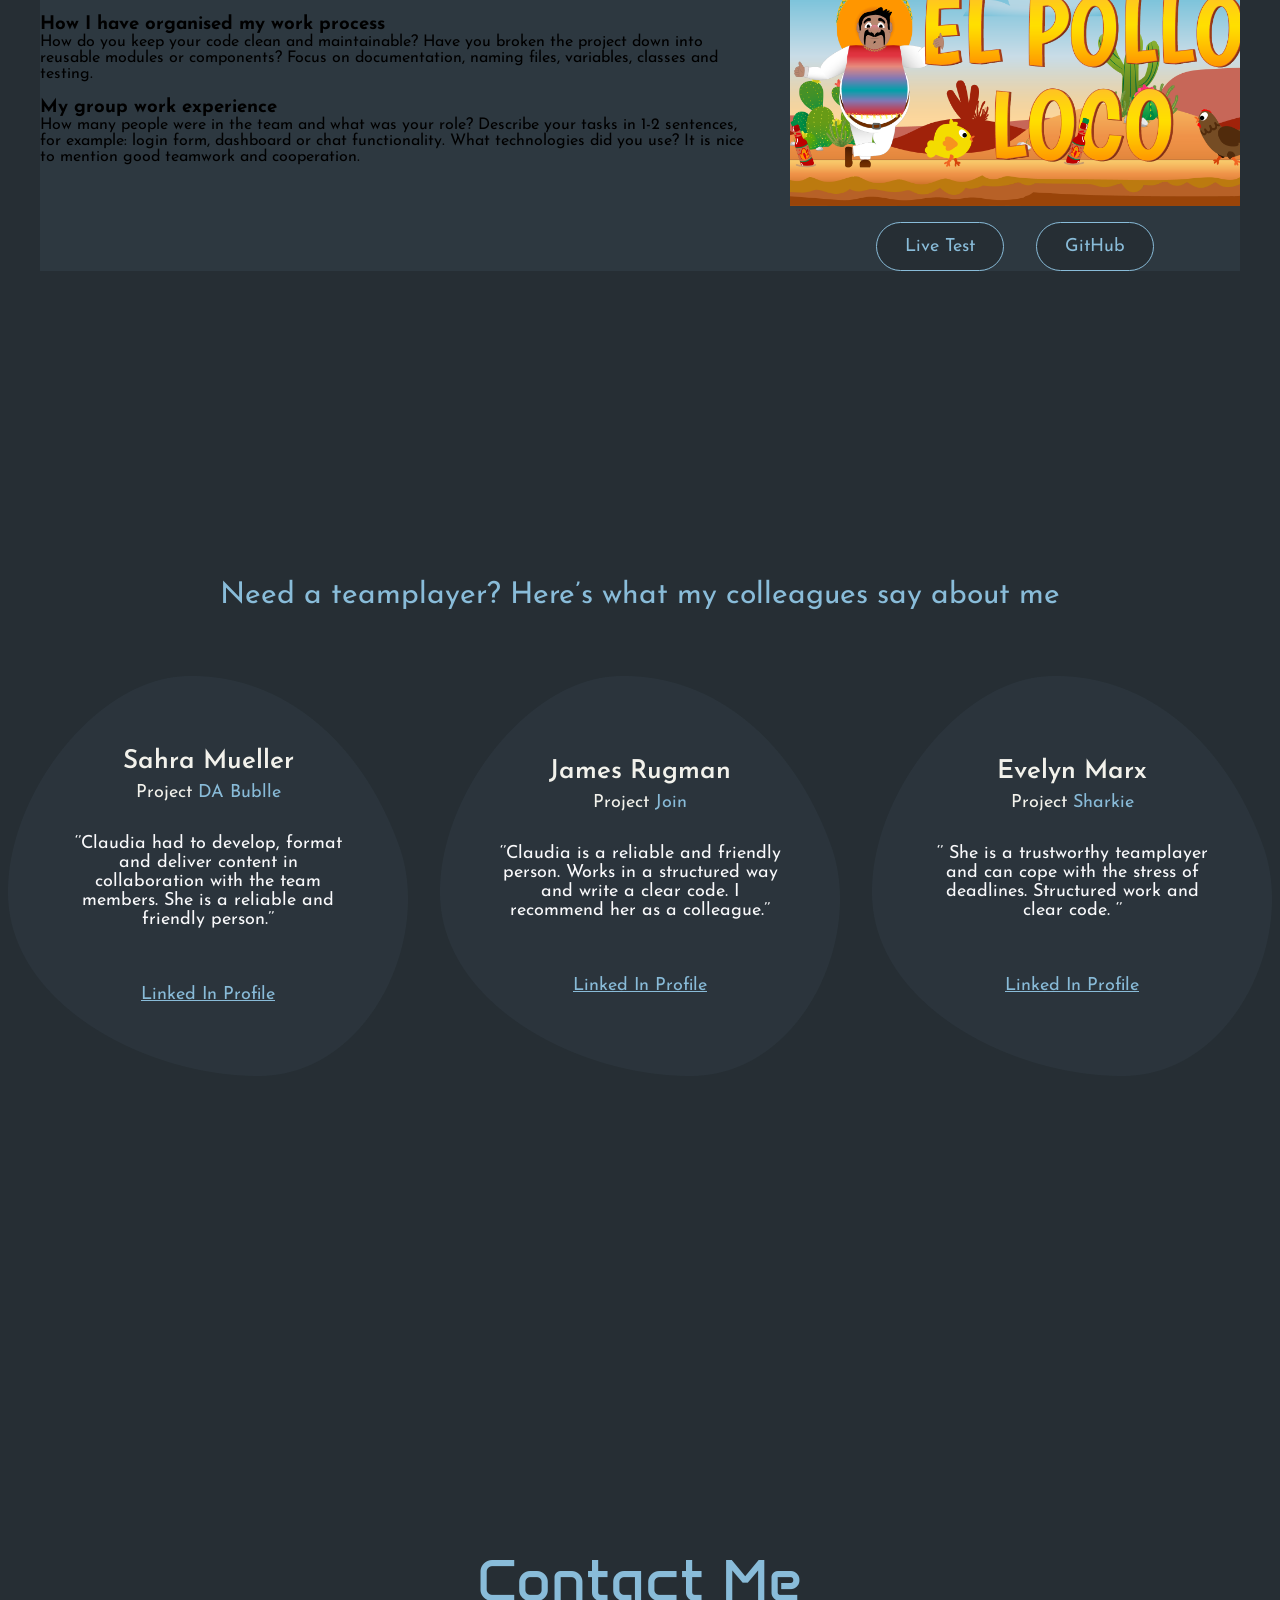
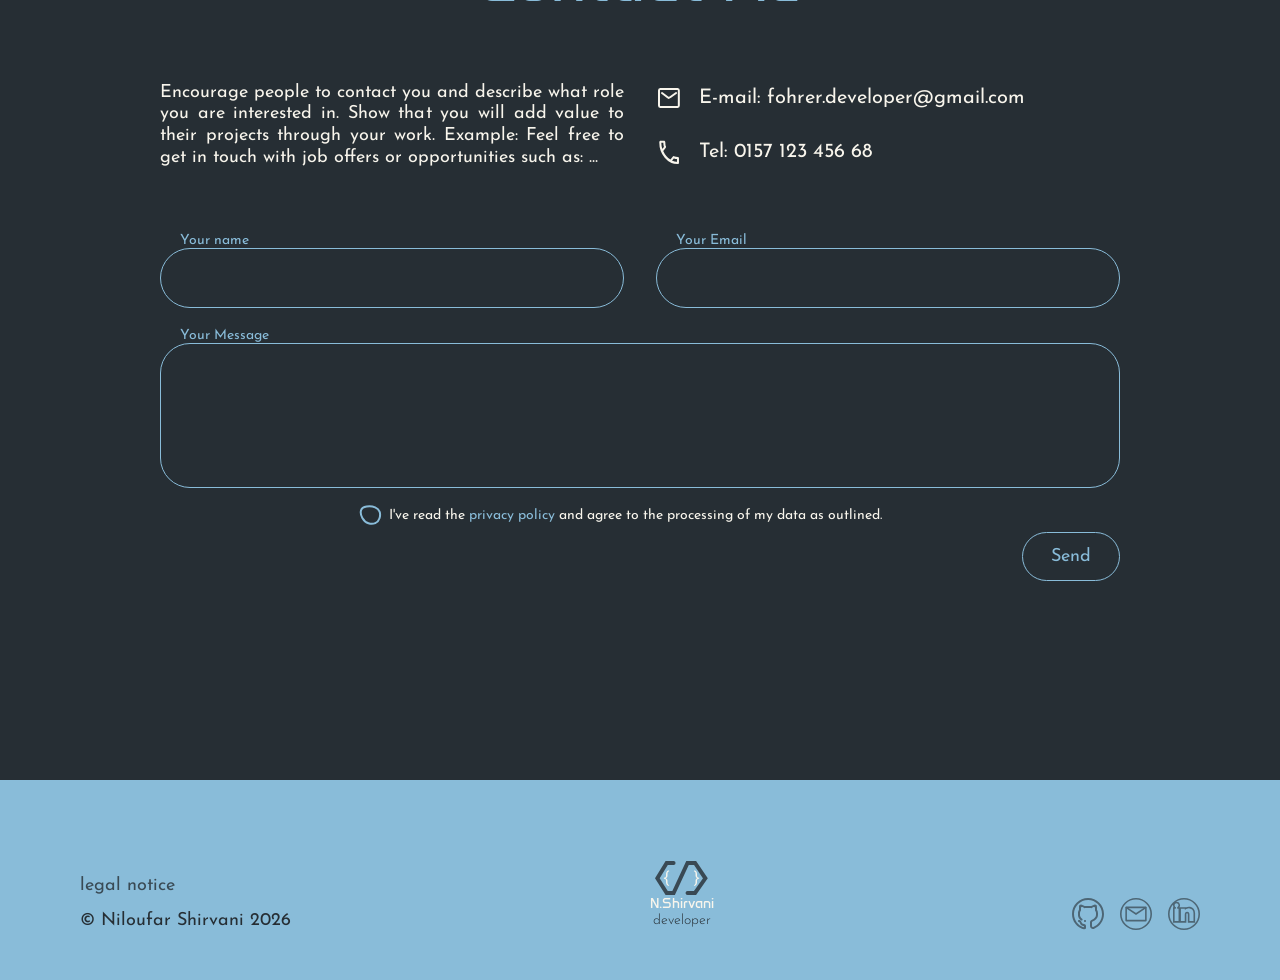
==== commit ca050dff: "senden.php erstellen" ====
--- a/index.html
+++ b/index.html
@@ -351,22 +351,31 @@
               </span>
             </div>
           </div>
-          <form action="post" class="contact-me-form josefin-sans">
+          <form
+            action="senden.php"
+            method="post"
+            class="contact-me-form josefin-sans"
+          >
             <div class="contact-container">
               <div class="inputs">
-                <label for="">Your name</label>
-                <input type="text" />
+                <label for="name">Your name</label>
+                <input type="text" id="name" name="absender_name" required />
               </div>
               <div class="inputs">
-                <label for="">Your Email</label>
-                <input type="text" />
+                <label for="email">Your Email</label>
+                <input type="email" id="email" name="absender_email" required />
               </div>
             </div>
 
             <div class="message-container">
               <div class="inputs">
-                <label for="">Your Message</label>
-                <input type="text" />
+                <label for="message">Your Message</label>
+                <input
+                  type="text"
+                  id="message"
+                  name="absender_message"
+                  required
+                />
               </div>
             </div>
             <div class="privacy-policy">
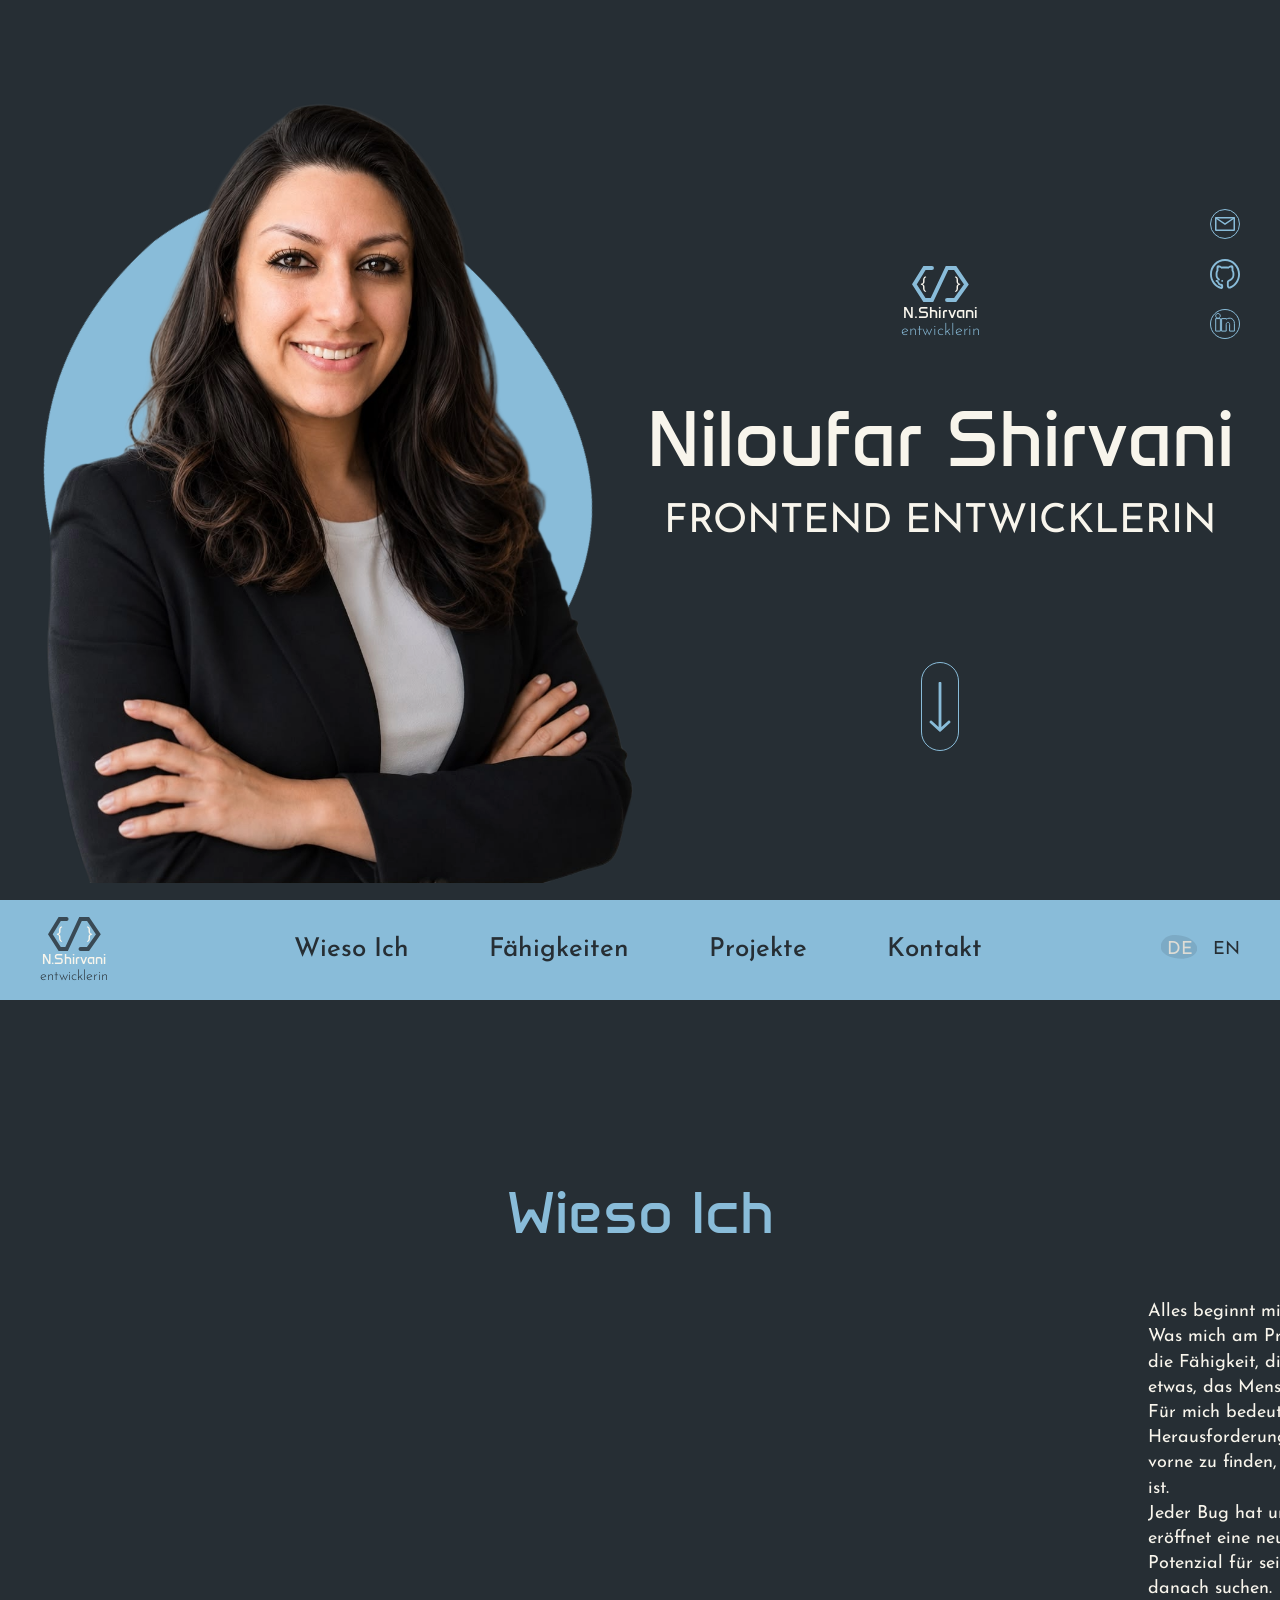
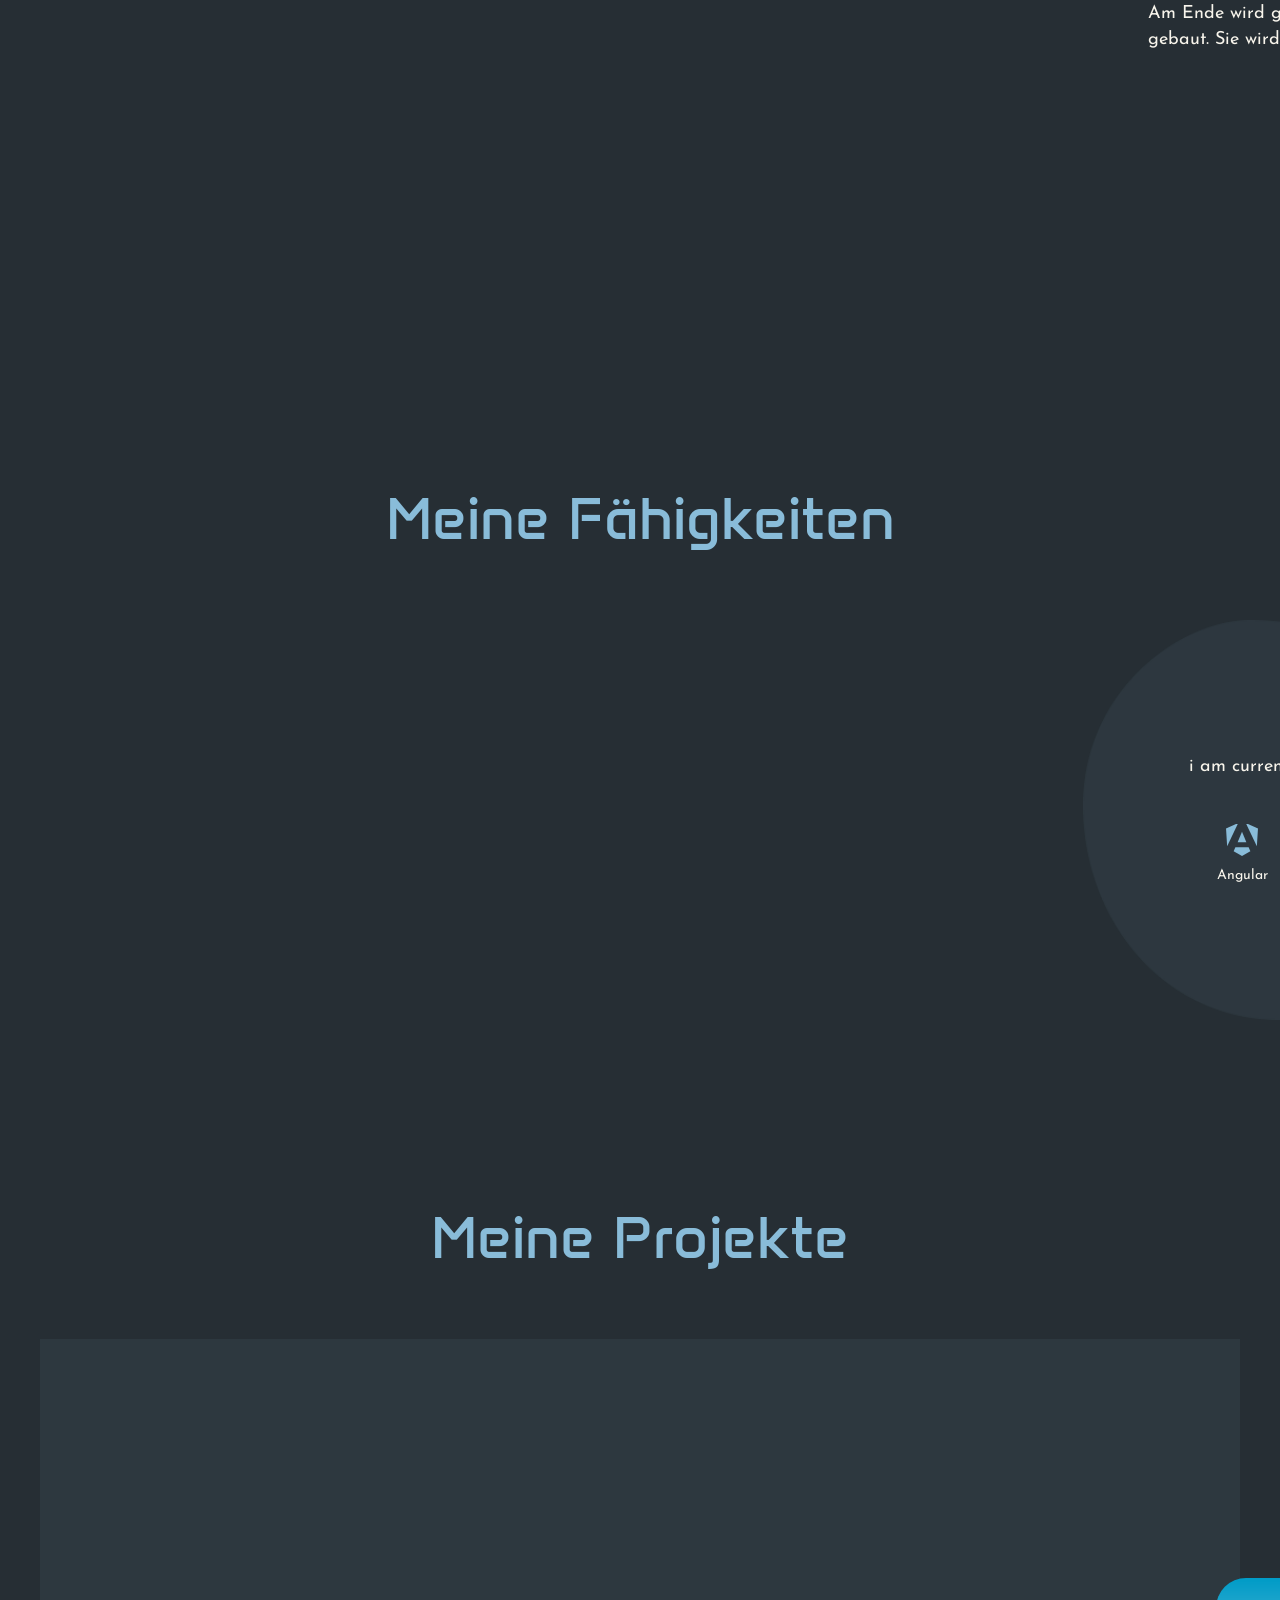
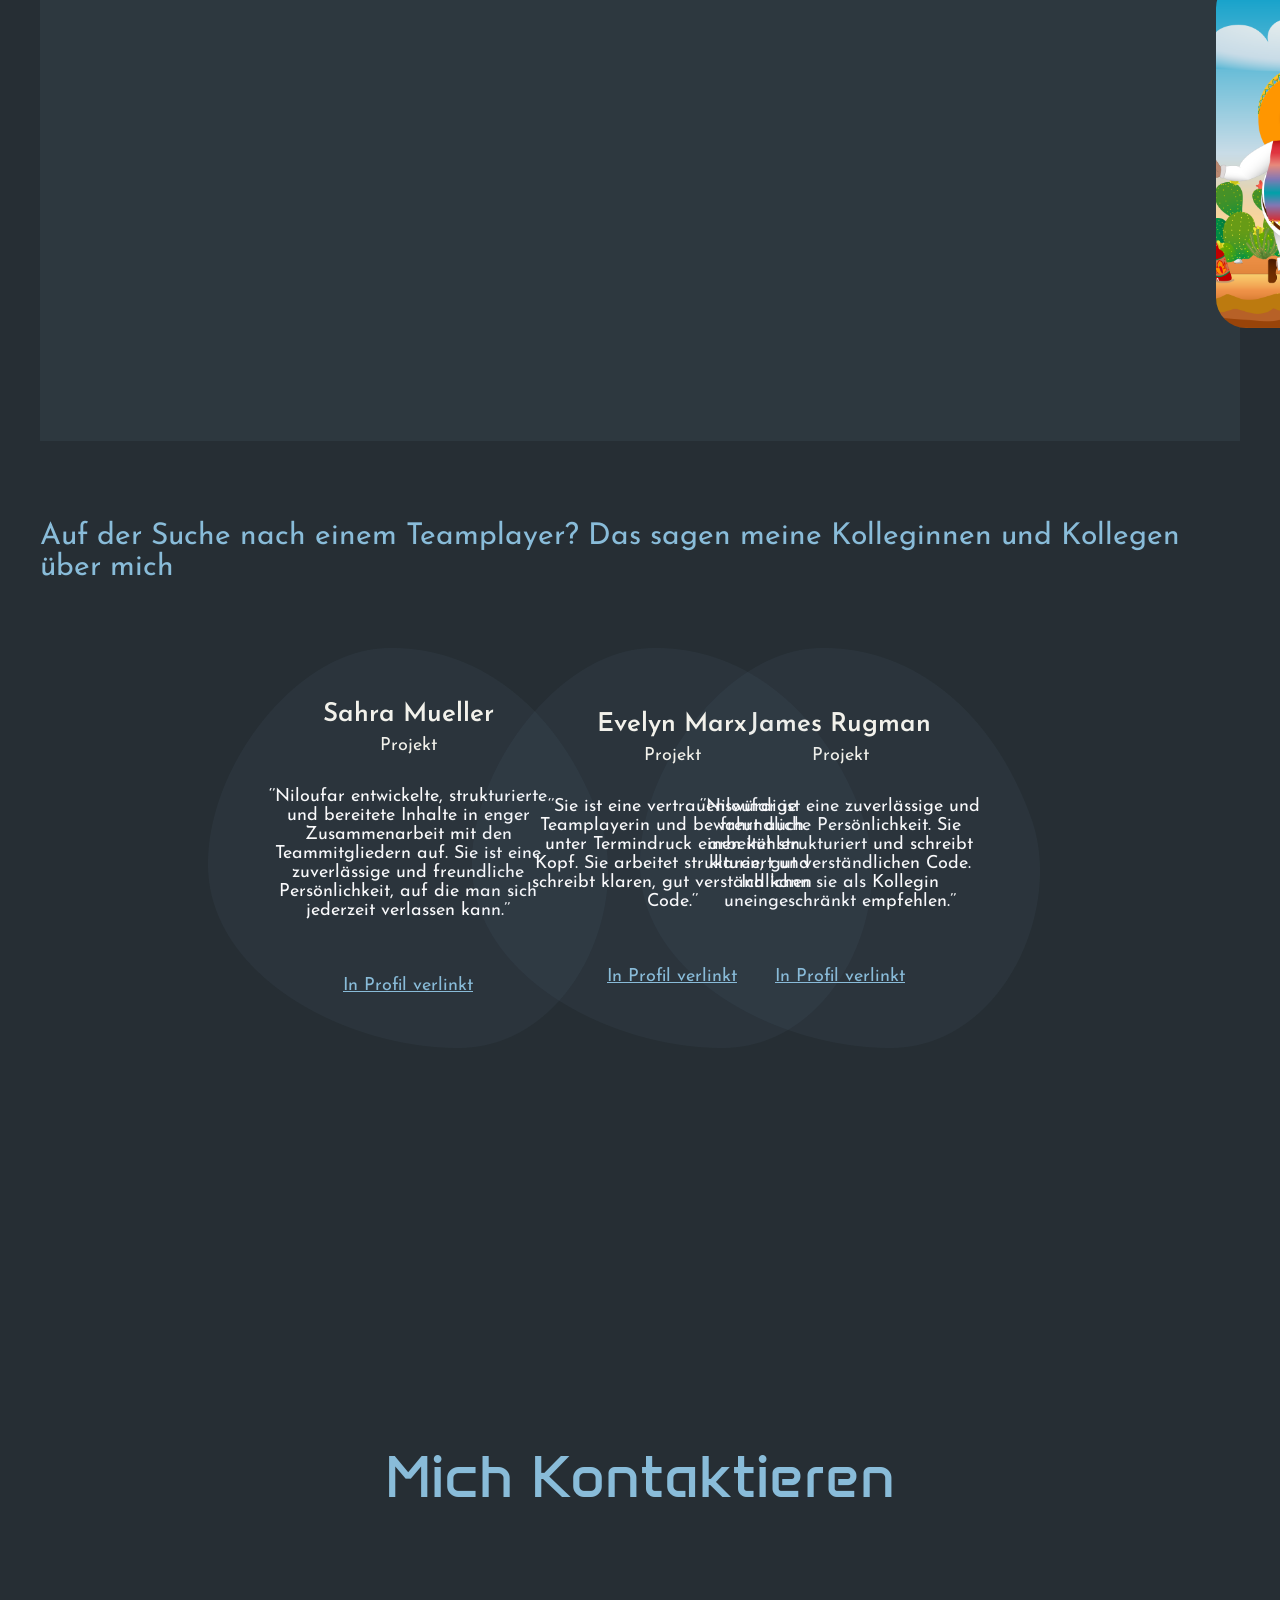
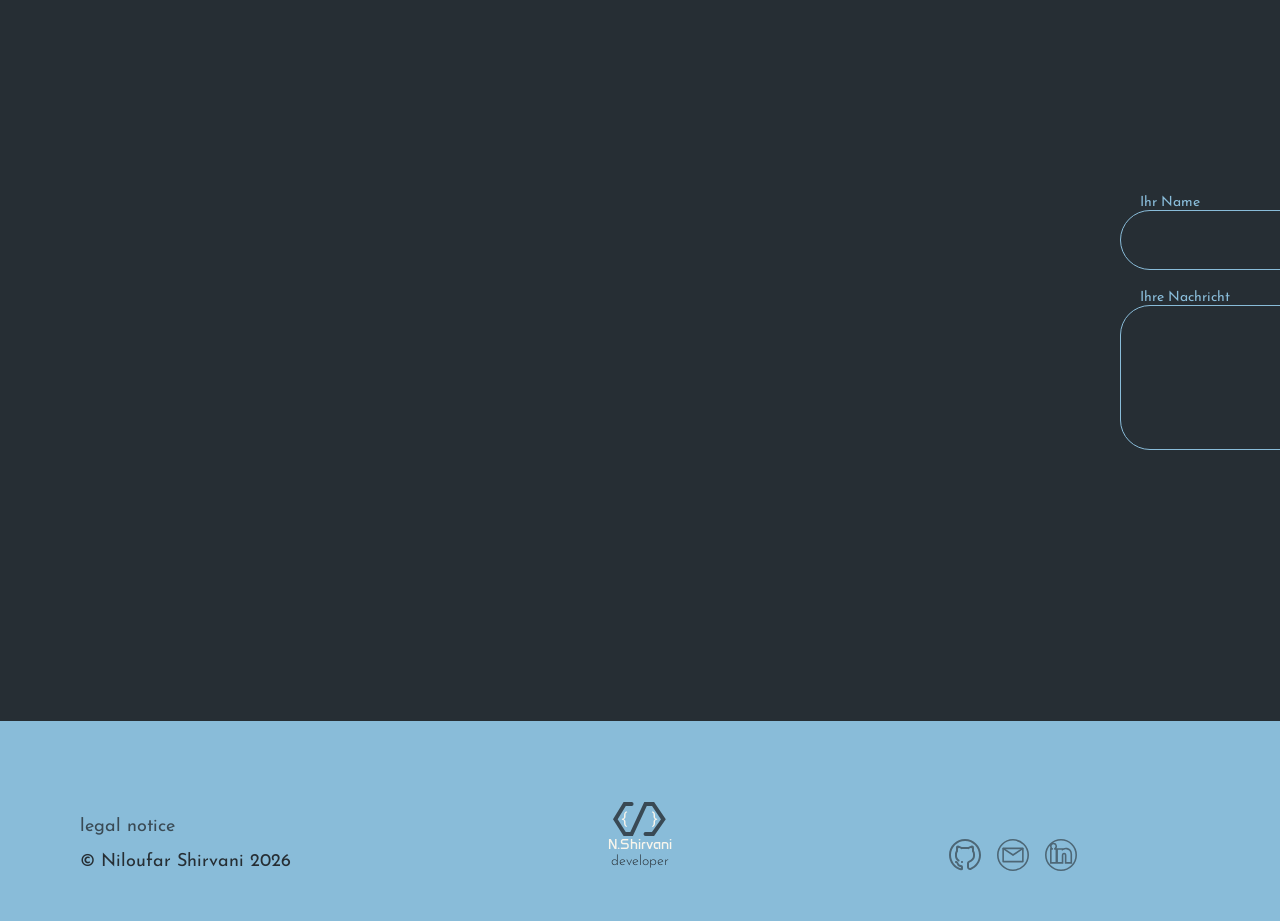
==== commit 1b90e467: "adding observer + animation + css" ====
--- a/index.html
+++ b/index.html
@@ -119,7 +119,7 @@
       </section>
 
       <!-- ABOUT ME -->
-      <section class="about-me" data-id="why-me">
+      <section class="about-me animate-on-scroll" data-id="why-me">
         <div class="about-me-container">
           <h2 class="section-title anta" data-i18n="firstSectionTitle">
             why Me
@@ -145,9 +145,9 @@
       </section>
 
       <!-- SKILLS SECTION -->
-      <section class="skills" data-id="skills">
+      <section class="skills animate-on-scroll" data-id="skills">
         <div class="skills-container">
-          <h2 class="section-title anta">my skills</h2>
+          <h2 class="section-title anta" data-i18n="secondSectionTitle"></h2>
           <div class="skills-context">
             <div class="skills-icons">
               <img
@@ -205,52 +205,45 @@
       </section>
 
       <!-- PROJECTS SECTION -->
-      <section class="projects" data-id="projects">
+      <section class="projects animate-on-scroll" data-id="projects">
         <div class="projects-container">
-          <h2 class="section-title anta">My Projects</h2>
+          <h2 class="section-title anta" data-i18n="thirdSectionTitle"></h2>
           <div class="projects-context josefin-sans">
             <div class="project-names">
-              <a class="project-name-tab" href="#">1. El Pollo Loco</a>
-              <a class="project-name-tab" href="#">2. Join</a>
-              <a class="project-name-tab" href="#">3. Pokedex</a>
+              <a class="project-name-tab active" href="#">1. El Pollo Loco</a>
+              <a class="project-name-tab" href="">2. Join</a>
+              <a class="project-name-tab" href="">3. Pokedex</a>
             </div>
             <div class="project-info">
               <div class="project-text">
                 <div class="about-project">
-                  <h3 class="project-title">About the project</h3>
-                  <h4>Duration: 3 weeks</h4>
-                  <p class="project-explanation">
-                    This App is a Slack Clone App. It revolutionizes team
-                    communication and collaboration with its intuitive
-                    interface, real-time messaging, and robust channel
-                    organization.
-                  </p>
+                  <div class="titles">
+                    <h3
+                      class="project-title"
+                      data-i18n="aboutProjectTitle"
+                    ></h3>
+                    <h4 data-i18n="duration1"></h4>
+                  </div>
+                  <p
+                    class="project-explanation"
+                    data-i18n="aboutProjectExplanation1"
+                  ></p>
                 </div>
                 <div class="about-project">
-                  <h3 class="project-title">
-                    How I have organised my work process
-                  </h3>
-                  <p class="project-explanation">
-                    How do you keep your code clean and maintainable? Have you
-                    broken the project down into reusable modules or components?
-                    Focus on documentation, naming files, variables, classes and
-                    testing.
-                  </p>
+                  <h3 class="project-title" data-i18n="organaiseTitle"></h3>
+                  <p class="project-explanation" data-i18n="organiseText1"></p>
                 </div>
                 <div class="about-project">
-                  <h3 class="project-title">My group work experience</h3>
-                  <p class="project-explanation">
-                    How many people were in the team and what was your role?
-                    Describe your tasks in 1-2 sentences, for example: login
-                    form, dashboard or chat functionality. What technologies did
-                    you use? It is nice to mention good teamwork and
-                    cooperation.
-                  </p>
+                  <h3 class="project-title" data-i18n="soloProjectLearn"></h3>
+                  <p
+                    class="project-explanation"
+                    data-i18n="learnExplanation"
+                  ></p>
                 </div>
               </div>
               <div class="project-visit">
                 <div class="project-tech">
-                  <h4 class="tech">Technologies</h4>
+                  <h4 class="tech" data-i18n="tech"></h4>
                   <div class="tech-icon">
                     <img src="assets/components/projects/HTML.svg" alt="" />
                     <img src="assets/components/projects/CSS.svg" alt="" />
@@ -264,8 +257,21 @@
                   <img src="assets/img/El-Pollo-loco.png" alt="El-Pollo-Loco" />
                 </div>
                 <div class="project-btns">
-                  <button class="btn-primary">Live Test</button>
-                  <button class="btn-primary">GitHub</button>
+                  <button
+                    class="btn-primary blue"
+                    id="liveTestBtn"
+                    data-i18n="liveTestBtn"
+                    onclick="navigateToServer()"
+                  >
+                    Live Test
+                  </button>
+                  <button
+                    class="btn-primary"
+                    id="gitHubBtn"
+                    onclick="navigateToGithub()"
+                  >
+                    GitHub
+                  </button>
                 </div>
               </div>
             </div>
@@ -274,64 +280,61 @@
       </section>
 
       <!-- REFERENCE SECTION -->
-      <section class="references" data-id="references">
+      <section class="references animate-on-scroll" data-id="references">
         <div class="reference-container">
-          <h2 class="reference-title josefin-sans">
-            Need a teamplayer? Here’s what my colleagues say about me
-          </h2>
+          <h2
+            class="reference-title josefin-sans"
+            data-i18n="forthSectionTitle"
+          ></h2>
           <div class="bubble-boxes">
             <div class="bubble-content josefin-sans">
               <h3 class="ref-name">Sahra Mueller</h3>
-              <h4 class="ref-project">
-                Project <a href="#" class="ref-link">DA Bublle</a>
+              <h4 class="ref-project" data-i18n="refProject">
+                <a href="#" class="ref-link">El Pollo Loco</a>
               </h4>
-              <p class="ref-comment">
-                ‘’Claudia had to develop, format and deliver content in
-                collaboration with the team members. She is a reliable and
-                friendly person.’’
-              </p>
-              <a href="#" class="ref-comment-link">Linked In Profile</a>
+              <p class="ref-comment" data-i18n="refComment1"></p>
+              <a
+                href="#"
+                class="ref-comment-link"
+                data-i18n="refCommenetLink"
+              ></a>
             </div>
 
             <div class="bubble-content josefin-sans">
               <h3 class="ref-name">James Rugman</h3>
-              <h4 class="ref-project">
-                Project <a href="#" class="ref-link">Join</a>
+              <h4 class="ref-project" data-i18n="refProject">
+                <a href="#" class="ref-link">Join</a>
               </h4>
-              <p class="ref-comment">
-                ‘’Claudia is a reliable and friendly person. Works in a
-                structured way and write a clear code. I recommend her as a
-                colleague.’’
-              </p>
-              <a href="#" class="ref-comment-link">Linked In Profile</a>
+              <p class="ref-comment" data-i18n="refComment2"></p>
+              <a
+                href="#"
+                class="ref-comment-link"
+                data-i18n="refCommenetLink"
+              ></a>
             </div>
 
             <div class="bubble-content josefin-sans">
               <h3 class="ref-name">Evelyn Marx</h3>
-              <h4 class="ref-project">
-                Project <a href="#" class="ref-link">Sharkie</a>
+              <h4 class="ref-project" data-i18n="refProject">
+                <a href="#" class="ref-link">Pokedex</a>
               </h4>
-              <p class="ref-comment">
-                ‘’ She is a trustworthy teamplayer and can cope with the stress
-                of deadlines. Structured work and clear code. ‘’
-              </p>
-              <a href="#" class="ref-comment-link">Linked In Profile</a>
+              <p class="ref-comment" data-i18n="refComment3"></p>
+              <a
+                href="#"
+                class="ref-comment-link"
+                data-i18n="refCommenetLink"
+              ></a>
             </div>
           </div>
         </div>
       </section>
 
       <!-- CONTACT SECTION -->
-      <section class="contact" data-id="contact">
+      <section class="contact animate-on-scroll" data-id="contact">
         <div class="contact-me-container">
-          <h1 class="section-title anta">Contact me</h1>
+          <h1 class="section-title anta" data-i18n="fifthSectionTitle"></h1>
           <div class="contact-me-text-container josefin-sans">
-            <div class="contact-text">
-              Encourage people to contact you and describe what role you are
-              interested in. Show that you will add value to their projects
-              through your work. Example: Feel free to get in touch with job
-              offers or opportunities such as: ...
-            </div>
+            <div class="contact-text" data-i18n="contactMeText"></div>
             <div class="contact-info">
               <span class="contact-email">
                 <img
@@ -339,7 +342,7 @@
                   src="assets/components/contact/🦆 icon _email_.svg"
                   alt=""
                 />
-                E-mail: fohrer.developer@gmail.com
+                E-mail: niloufar88@hotmail.com
               </span>
               <span class="contact-phone">
                 <img
@@ -352,24 +355,24 @@
             </div>
           </div>
           <form
-            action="senden.php"
+            action="https://formspree.io/f/xzdnplab"
             method="post"
             class="contact-me-form josefin-sans"
           >
             <div class="contact-container">
               <div class="inputs">
-                <label for="name">Your name</label>
+                <label for="name" data-i18n="formName"></label>
                 <input type="text" id="name" name="absender_name" required />
               </div>
               <div class="inputs">
-                <label for="email">Your Email</label>
+                <label for="email" data-i18n="formEmail"></label>
                 <input type="email" id="email" name="absender_email" required />
               </div>
             </div>
 
             <div class="message-container">
               <div class="inputs">
-                <label for="message">Your Message</label>
+                <label for="message" data-i18n="formMessage"></label>
                 <input
                   type="text"
                   id="message"
@@ -385,21 +388,49 @@
                   I've read the <a href="#">privacy policy </a> and agree to the
                   processing of my data as outlined.
                 </label>
-                <div class="error-msg">Please accept the privacy policy.</div>
-              </div>
-
-              <button type="submit" class="send btn-primary">Send</button>
+                <div class="error-msg" data-i18n="errorMsg">
+                  Please accept the privacy policy.
+                </div>
+              </div>
+
+              <button
+                type="submit"
+                class="send btn-primary"
+                data-i18n="formBtn"
+              ></button>
             </div>
           </form>
         </div>
       </section>
+
+      <!-- LEGAL NOTICE -->
+      <section class="legal-notice-section hide" data-id="legal-notice">
+        <div class="legal-notice-container">
+          <h2 class="section-title anta" data-i18n="legalNoticeTitle">
+            Legal Notice
+          </h2>
+          <div class="legal-notice-context">
+            <p class="legal-text josefin-sans">
+              Lorem ipsum dolor sit amet consectetur adipisicing elit. Aliquam,
+              labore aliquid eaque tempora iusto accusamus. Neque quos officia
+              quis animi ducimus quam unde nihil esse, in error ea voluptates
+              rem.
+            </p>
+          </div>
+        </div>
+      </section>
     </main>
 
     <!-- FOOTER -->
-    <footer>
+    <footer class="footer">
       <div class="footer-content-container">
         <div class="legal-notice">
-          <a href="#" class="footer-link josefin-sans">legal notice</a>
+          <a
+            href=""
+            class="footer-link josefin-sans"
+            onclick="openLegalNotice(event)"
+            >legal notice</a
+          >
           <span class="footer-copyright josefin-sans"
             >&copy; Niloufar Shirvani 2026</span
           >
@@ -414,7 +445,7 @@
           <span class="footer-dev-role josefin-sans">developer</span>
         </div>
         <div class="footer-social-media">
-          <a href="#"
+          <a href="https://github.com/Niloufar88"
             ><img
               src="assets/components/footer/git-dark-default.svg"
               id="footer-git"
@@ -437,8 +468,9 @@
     </footer>
 
     <!-- JS -->
-    <script src="/scripts/changingLanguage.js"></script>
-    <script src="/scripts/script.js"></script>
-    <script src="/scripts/typingEffect.js"></script>
+    <script src="scripts/changingLanguage.js"></script>
+    <script src="scripts/script.js"></script>
+    <script src="scripts/scroll.js"></script>
+    <script src="scripts/typingEffect.js"></script>
   </body>
 </html>
--- a/css/style.css
+++ b/css/style.css
@@ -1,4 +1,11 @@
 @import url(fonts.css);
 @import url(config.css);
 @import url(standard.css);
-@import url(xxl.css) screen;
+@import url(hero.css);
+@import url(header.css);
+@import url(about-me.css);
+@import url(skills.css);
+@import url(project.css);
+@import url(contact.css);
+@import url(legal-notice.css);
+@import url(footer.css);
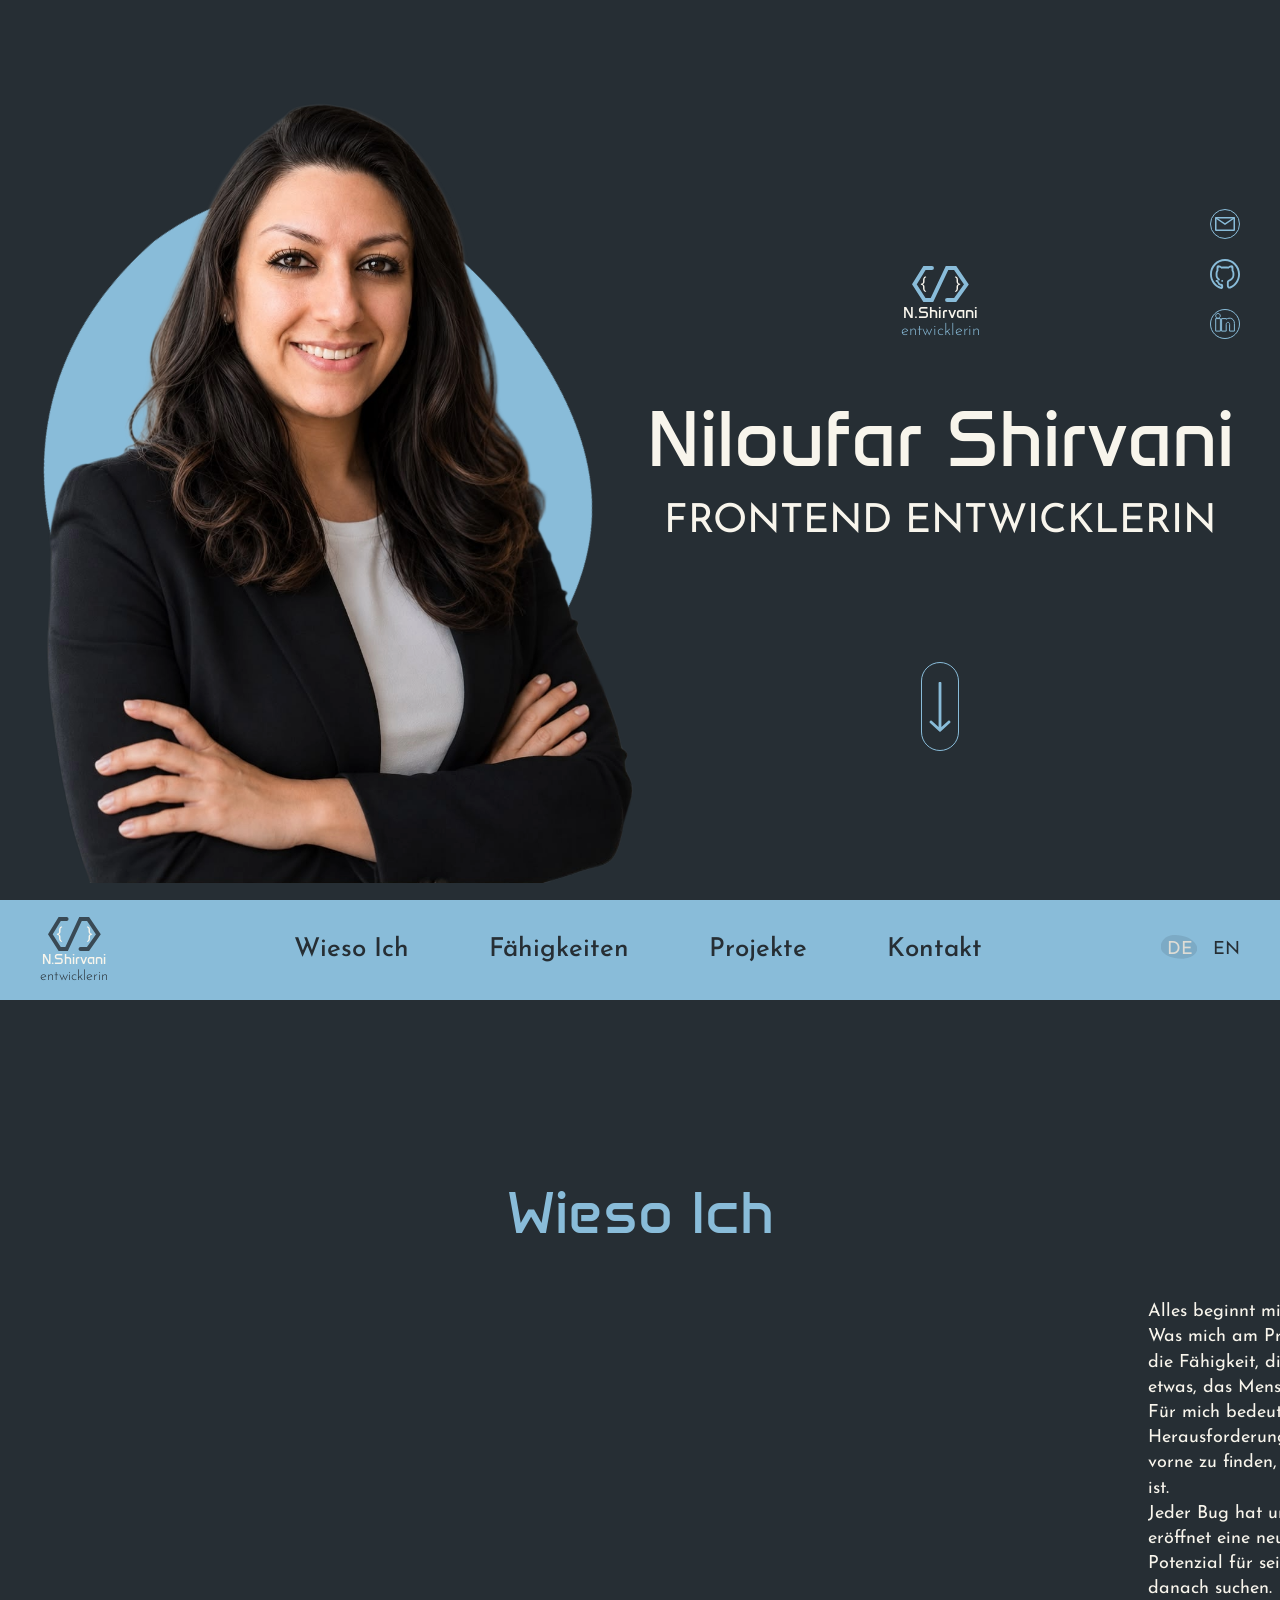
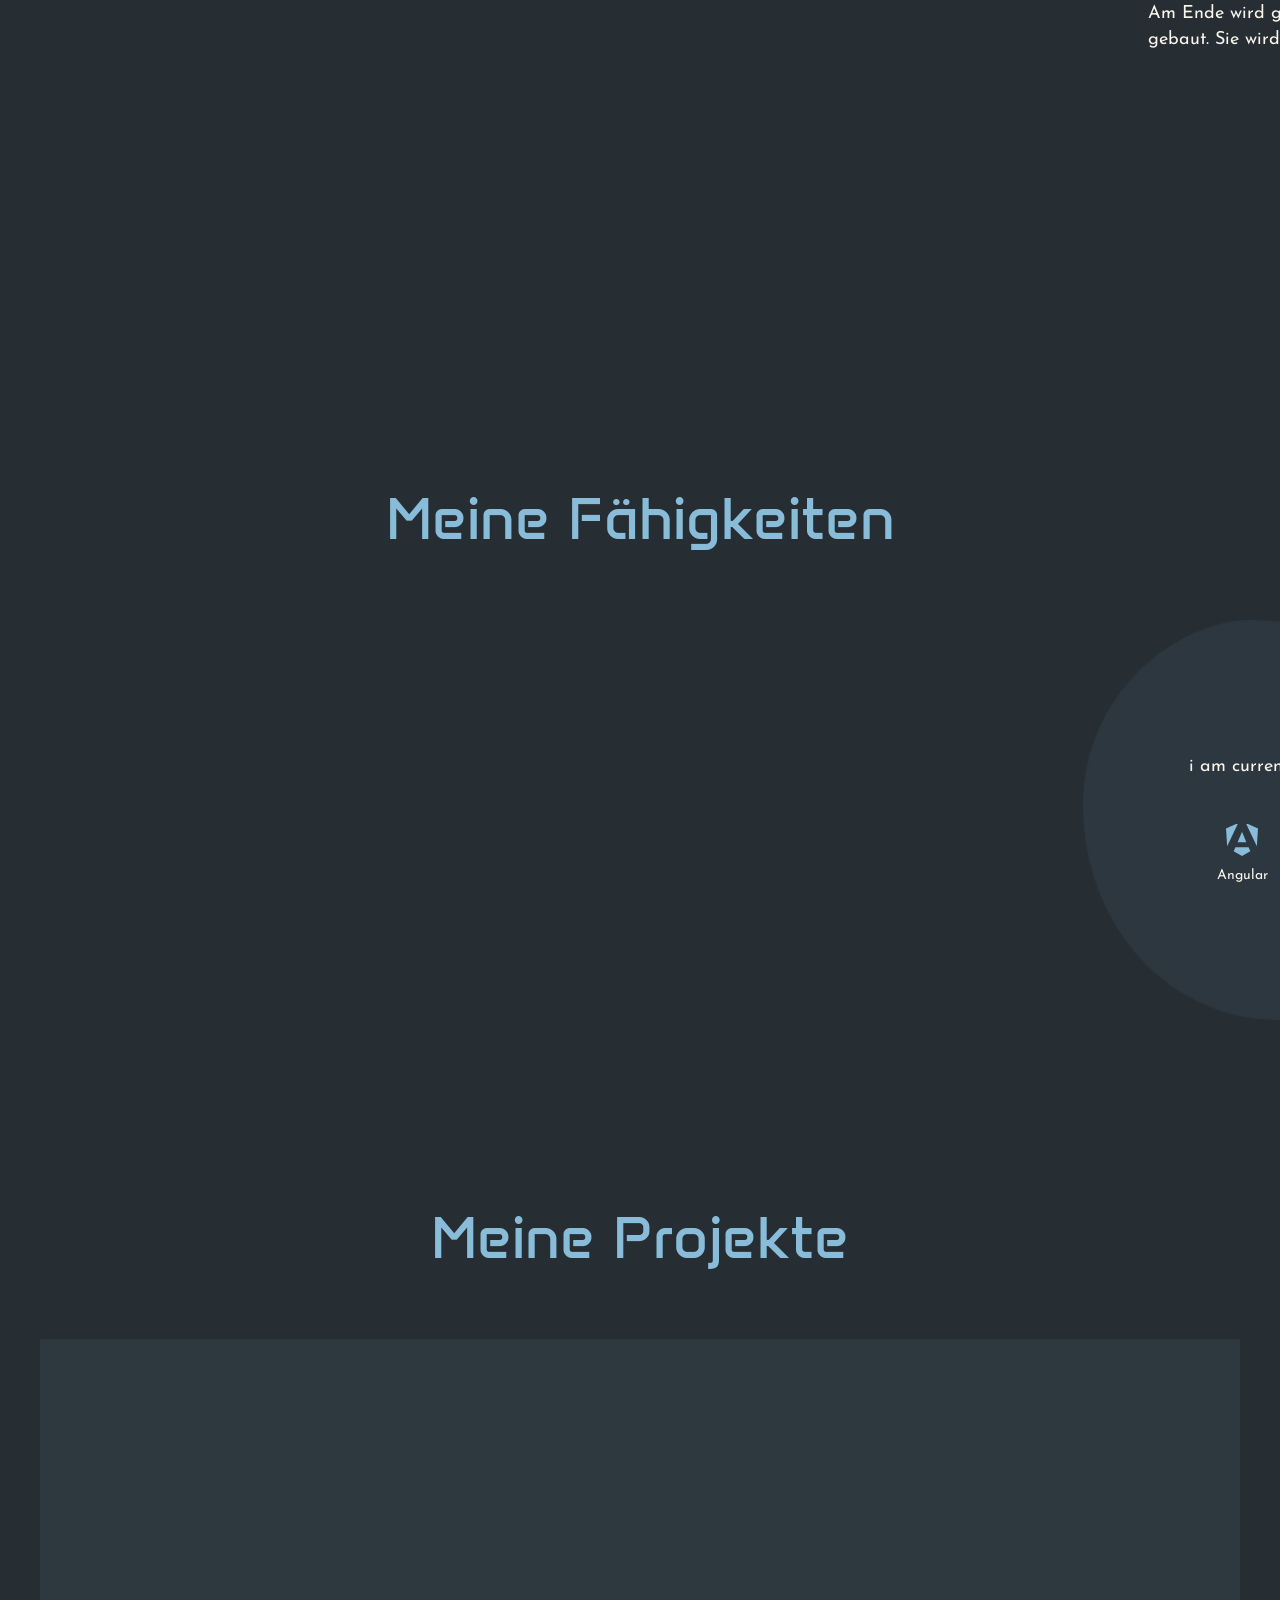
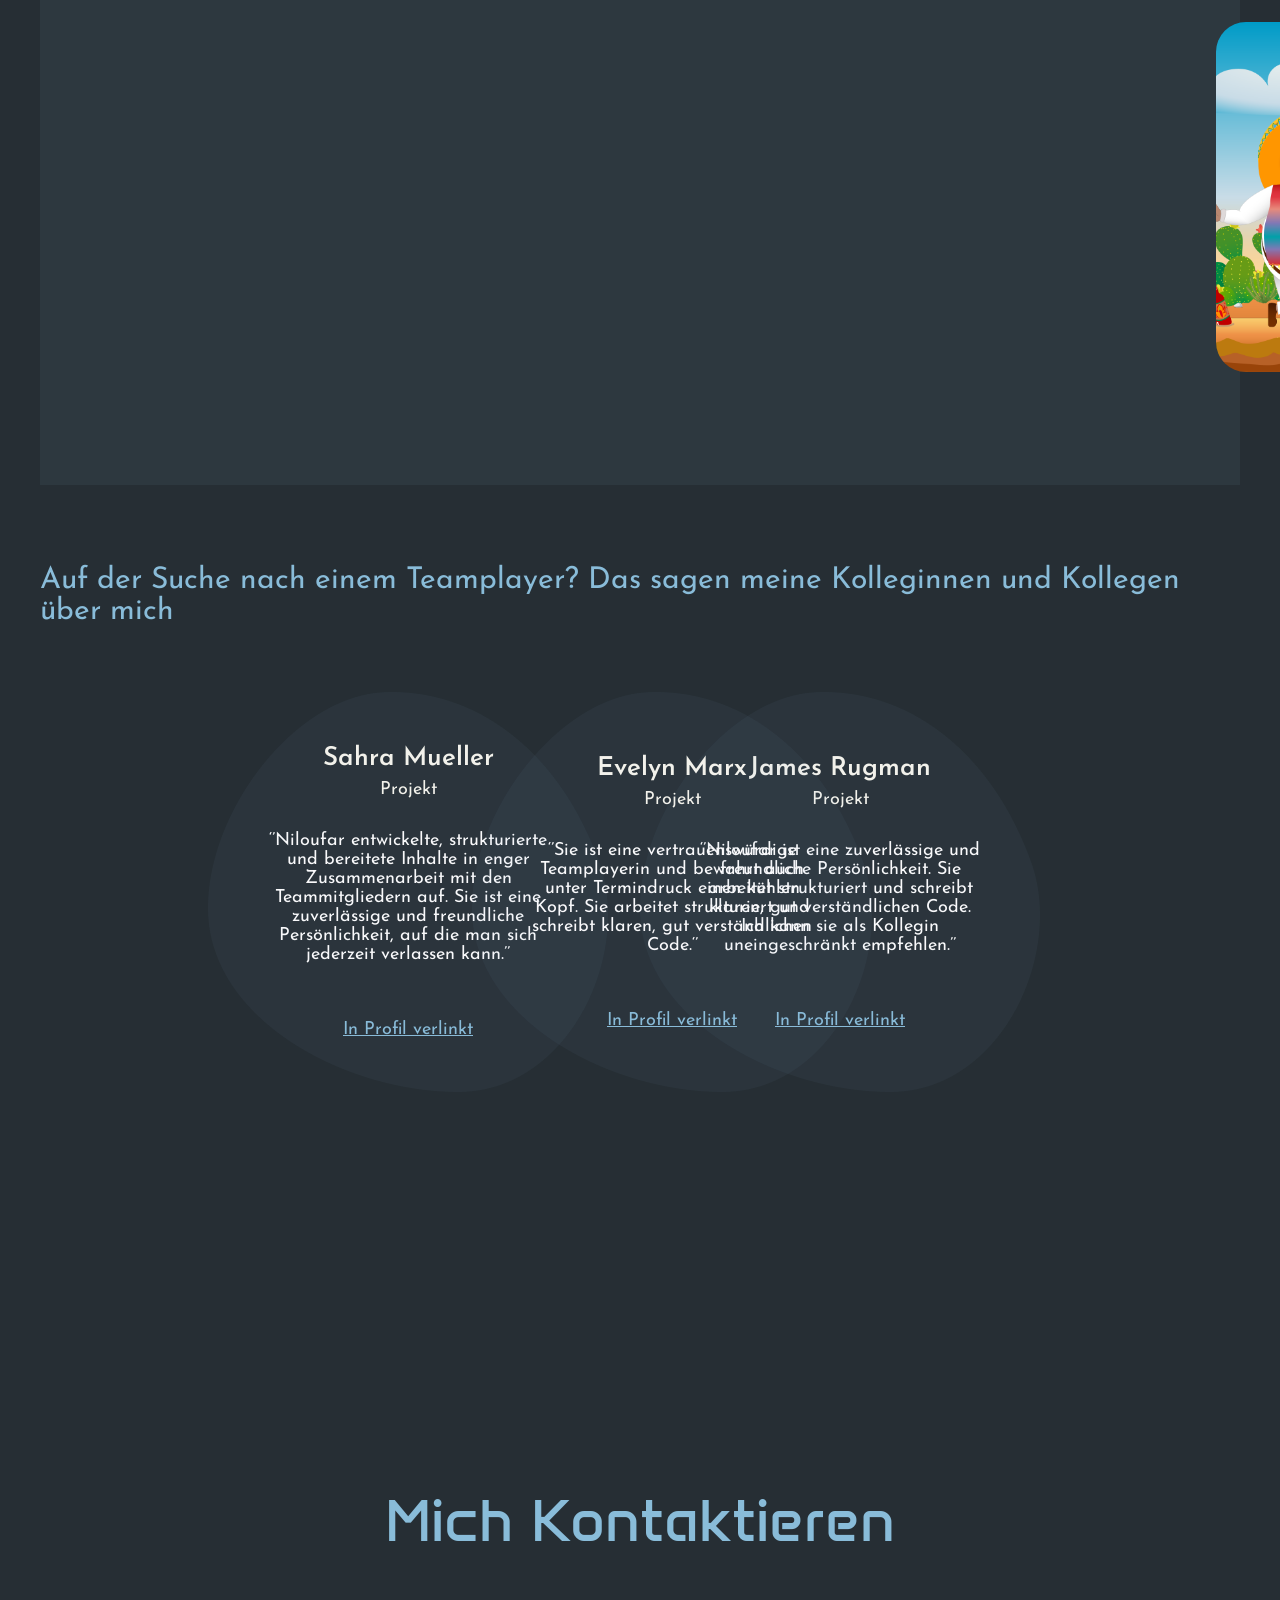
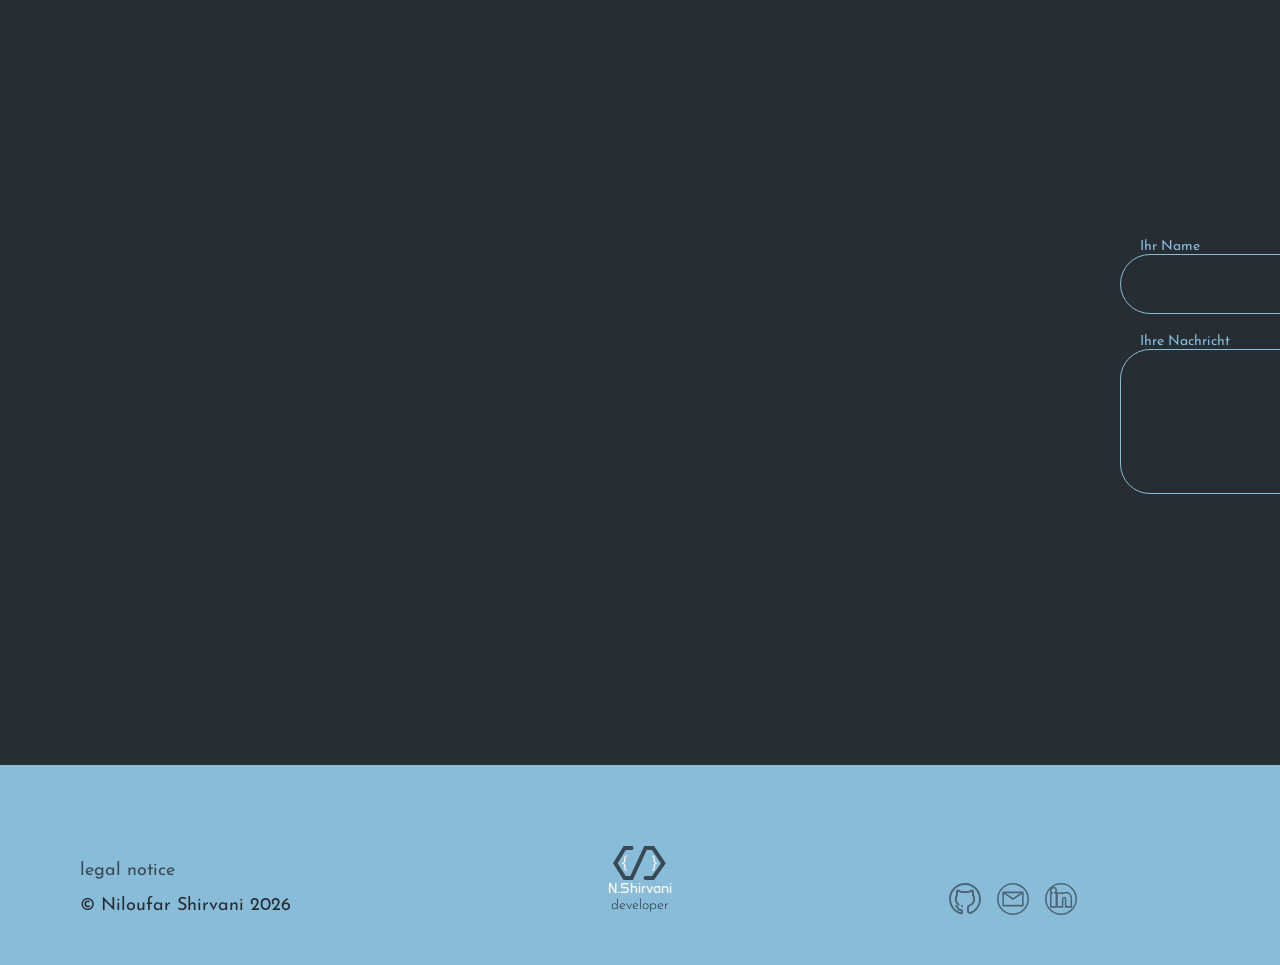
==== commit f4a8aa98: "Projects dynamisch zeigen lassen" ====
--- a/index.html
+++ b/index.html
@@ -209,58 +209,75 @@
         <div class="projects-container">
           <h2 class="section-title anta" data-i18n="thirdSectionTitle"></h2>
           <div class="projects-context josefin-sans">
-            <div class="project-names">
-              <a class="project-name-tab active" href="#">1. El Pollo Loco</a>
-              <a class="project-name-tab" href="">2. Join</a>
-              <a class="project-name-tab" href="">3. Pokedex</a>
-            </div>
+            <ul class="project-names">
+              <li class="project-name-tab active" data-id="project1">
+                1. El Pollo Loco
+              </li>
+
+              <li class="project-name-tab" data-id="project2">2. Join</li>
+              <li class="project-name-tab" data-id="project3">3. Pokedex</li>
+            </ul>
             <div class="project-info">
               <div class="project-text">
                 <div class="about-project">
                   <div class="titles">
                     <h3
                       class="project-title"
+                      id="about-title"
                       data-i18n="aboutProjectTitle"
                     ></h3>
-                    <h4 data-i18n="duration1"></h4>
+                    <h4 data-i18n="duration1" id="project-duration"></h4>
                   </div>
                   <p
                     class="project-explanation"
                     data-i18n="aboutProjectExplanation1"
+                    id="about-text"
                   ></p>
                 </div>
                 <div class="about-project">
-                  <h3 class="project-title" data-i18n="organaiseTitle"></h3>
-                  <p class="project-explanation" data-i18n="organiseText1"></p>
+                  <h3
+                    class="project-title"
+                    data-i18n="organaiseTitle"
+                    id="organise-title"
+                  ></h3>
+                  <p
+                    class="project-explanation"
+                    data-i18n="organiseText1"
+                    id="organise-text"
+                  ></p>
                 </div>
                 <div class="about-project">
-                  <h3 class="project-title" data-i18n="soloProjectLearn"></h3>
+                  <h3
+                    class="project-title"
+                    data-i18n="soloProjectLearn"
+                    id="learn-title"
+                  ></h3>
                   <p
                     class="project-explanation"
                     data-i18n="learnExplanation"
+                    id="learn-text"
                   ></p>
                 </div>
               </div>
               <div class="project-visit">
                 <div class="project-tech">
-                  <h4 class="tech" data-i18n="tech"></h4>
-                  <div class="tech-icon">
-                    <img src="assets/components/projects/HTML.svg" alt="" />
+                  <h4 class="tech" data-i18n="tech" id="tech-title"></h4>
+                  <div class="tech-icon" id="tech-icon">
+                    <!-- <img src="assets/components/projects/HTML.svg" alt="" />
                     <img src="assets/components/projects/CSS.svg" alt="" />
                     <img
                       src="assets/components/projects/Javascript.svg"
                       alt=""
-                    />
+                    /> -->
                   </div>
                 </div>
-                <div class="project-poster">
-                  <img src="assets/img/El-Pollo-loco.png" alt="El-Pollo-Loco" />
+                <div class="project-poster" id="project-photo">
+                  <img src="" alt="" />
                 </div>
                 <div class="project-btns">
                   <button
                     class="btn-primary blue"
                     id="liveTestBtn"
-                    data-i18n="liveTestBtn"
                     onclick="navigateToServer()"
                   >
                     Live Test
@@ -468,6 +485,7 @@
     </footer>
 
     <!-- JS -->
+    <script src="scripts/projects.js"></script>
     <script src="scripts/changingLanguage.js"></script>
     <script src="scripts/script.js"></script>
     <script src="scripts/scroll.js"></script>
--- a/css/style.css
+++ b/css/style.css
@@ -9,3 +9,4 @@
 @import url(contact.css);
 @import url(legal-notice.css);
 @import url(footer.css);
+@import url(animateOnScroll.css);
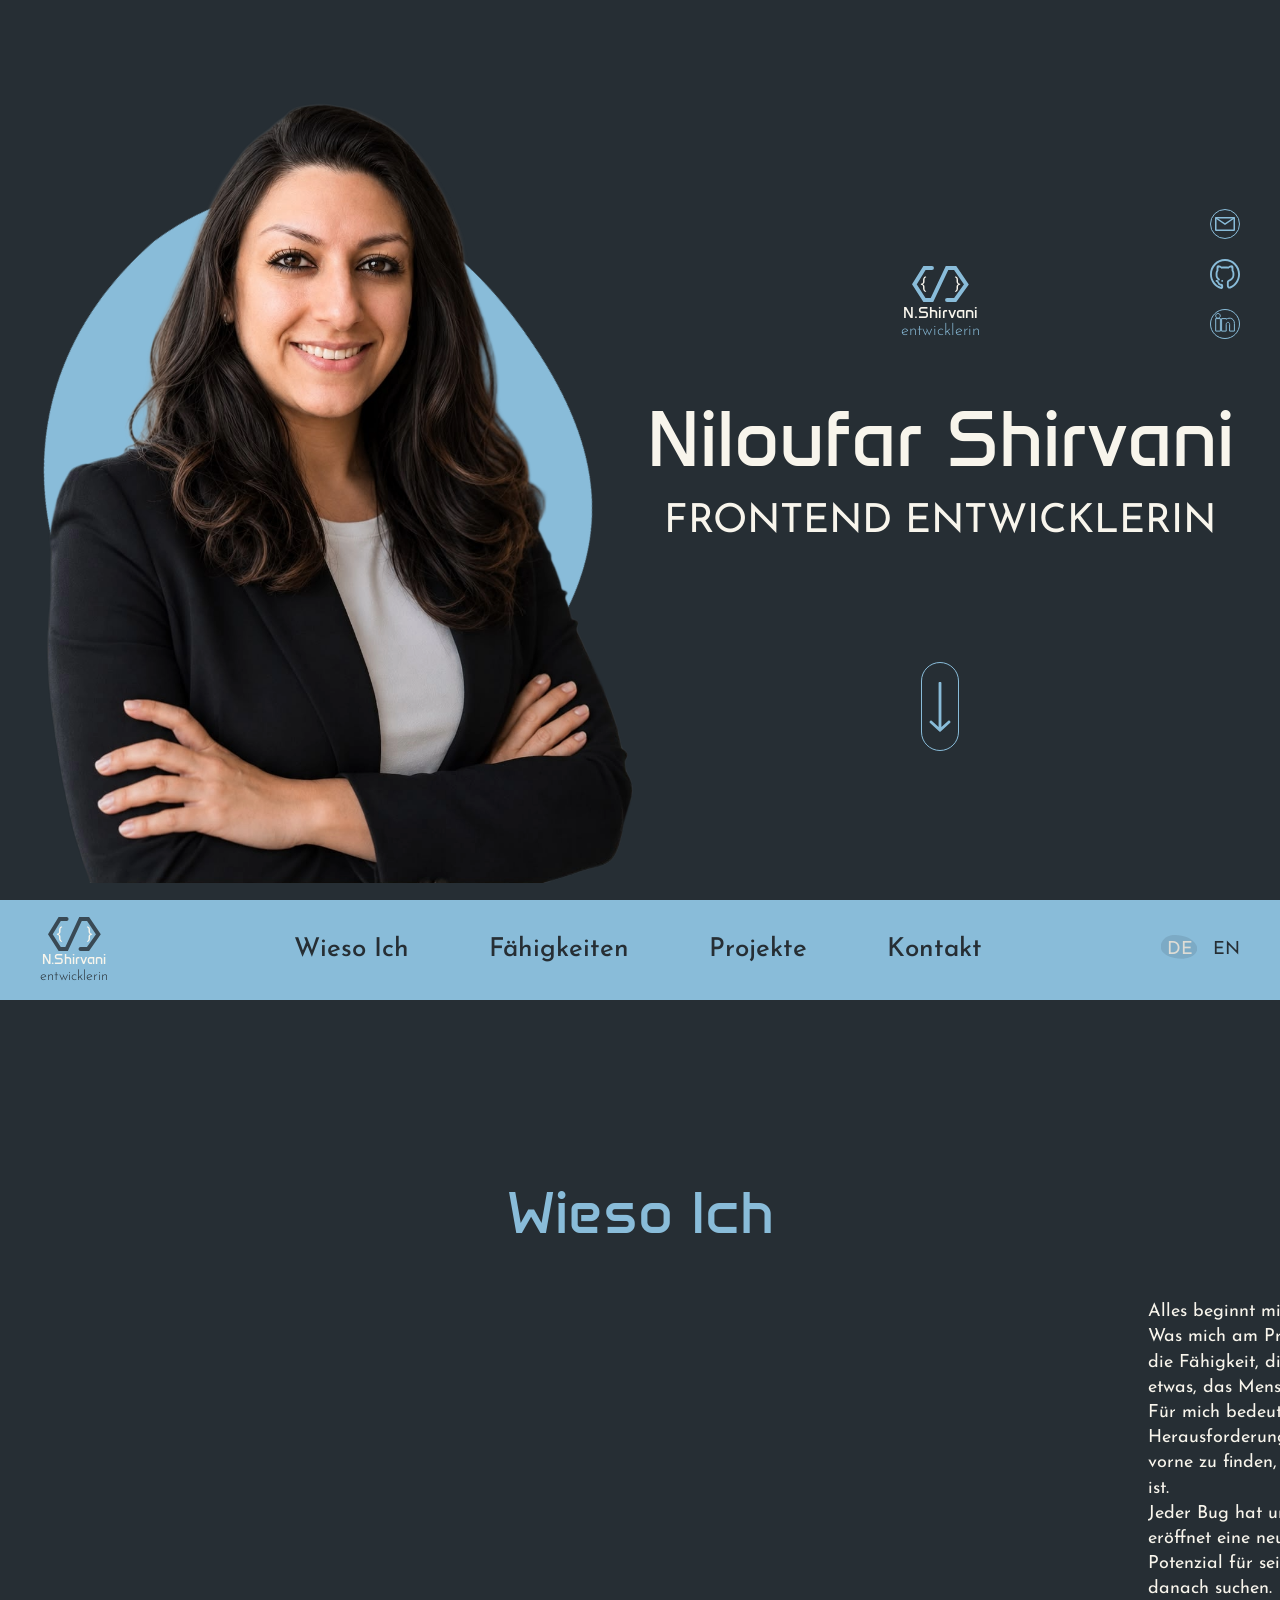
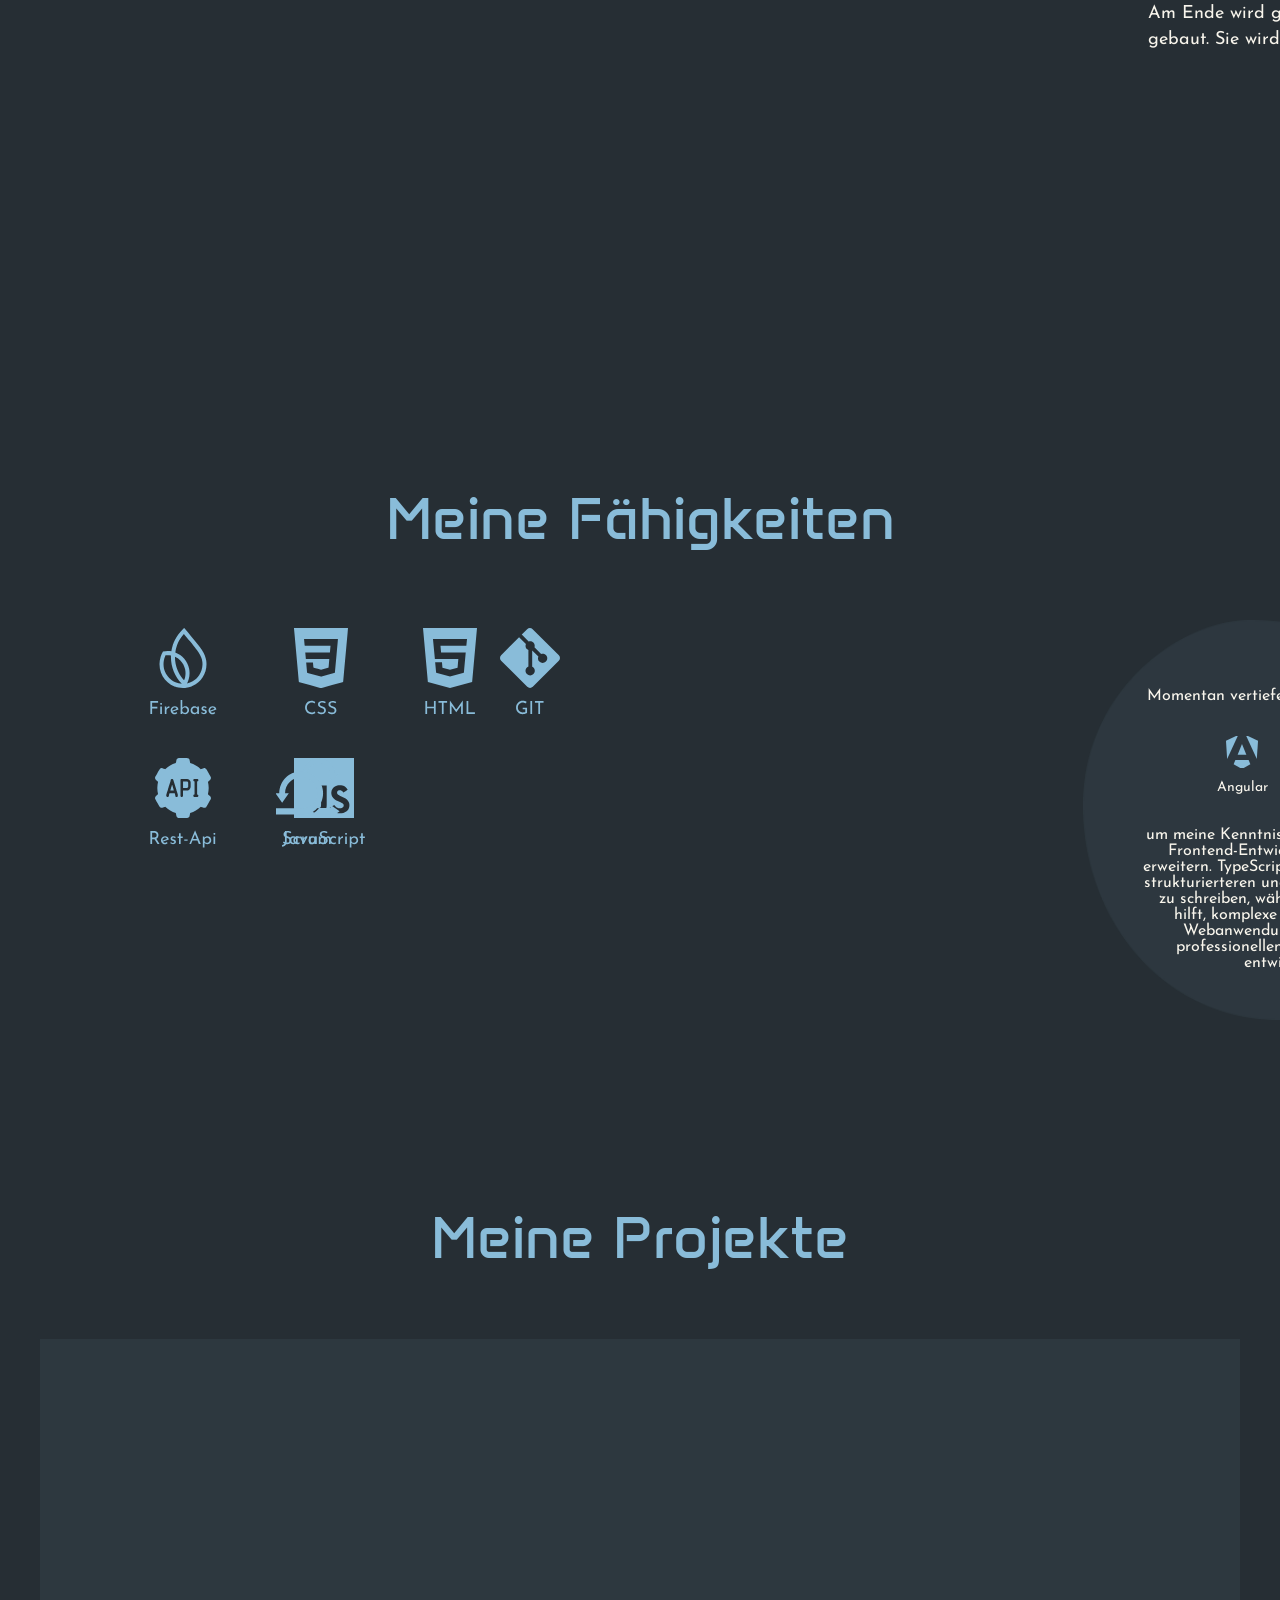
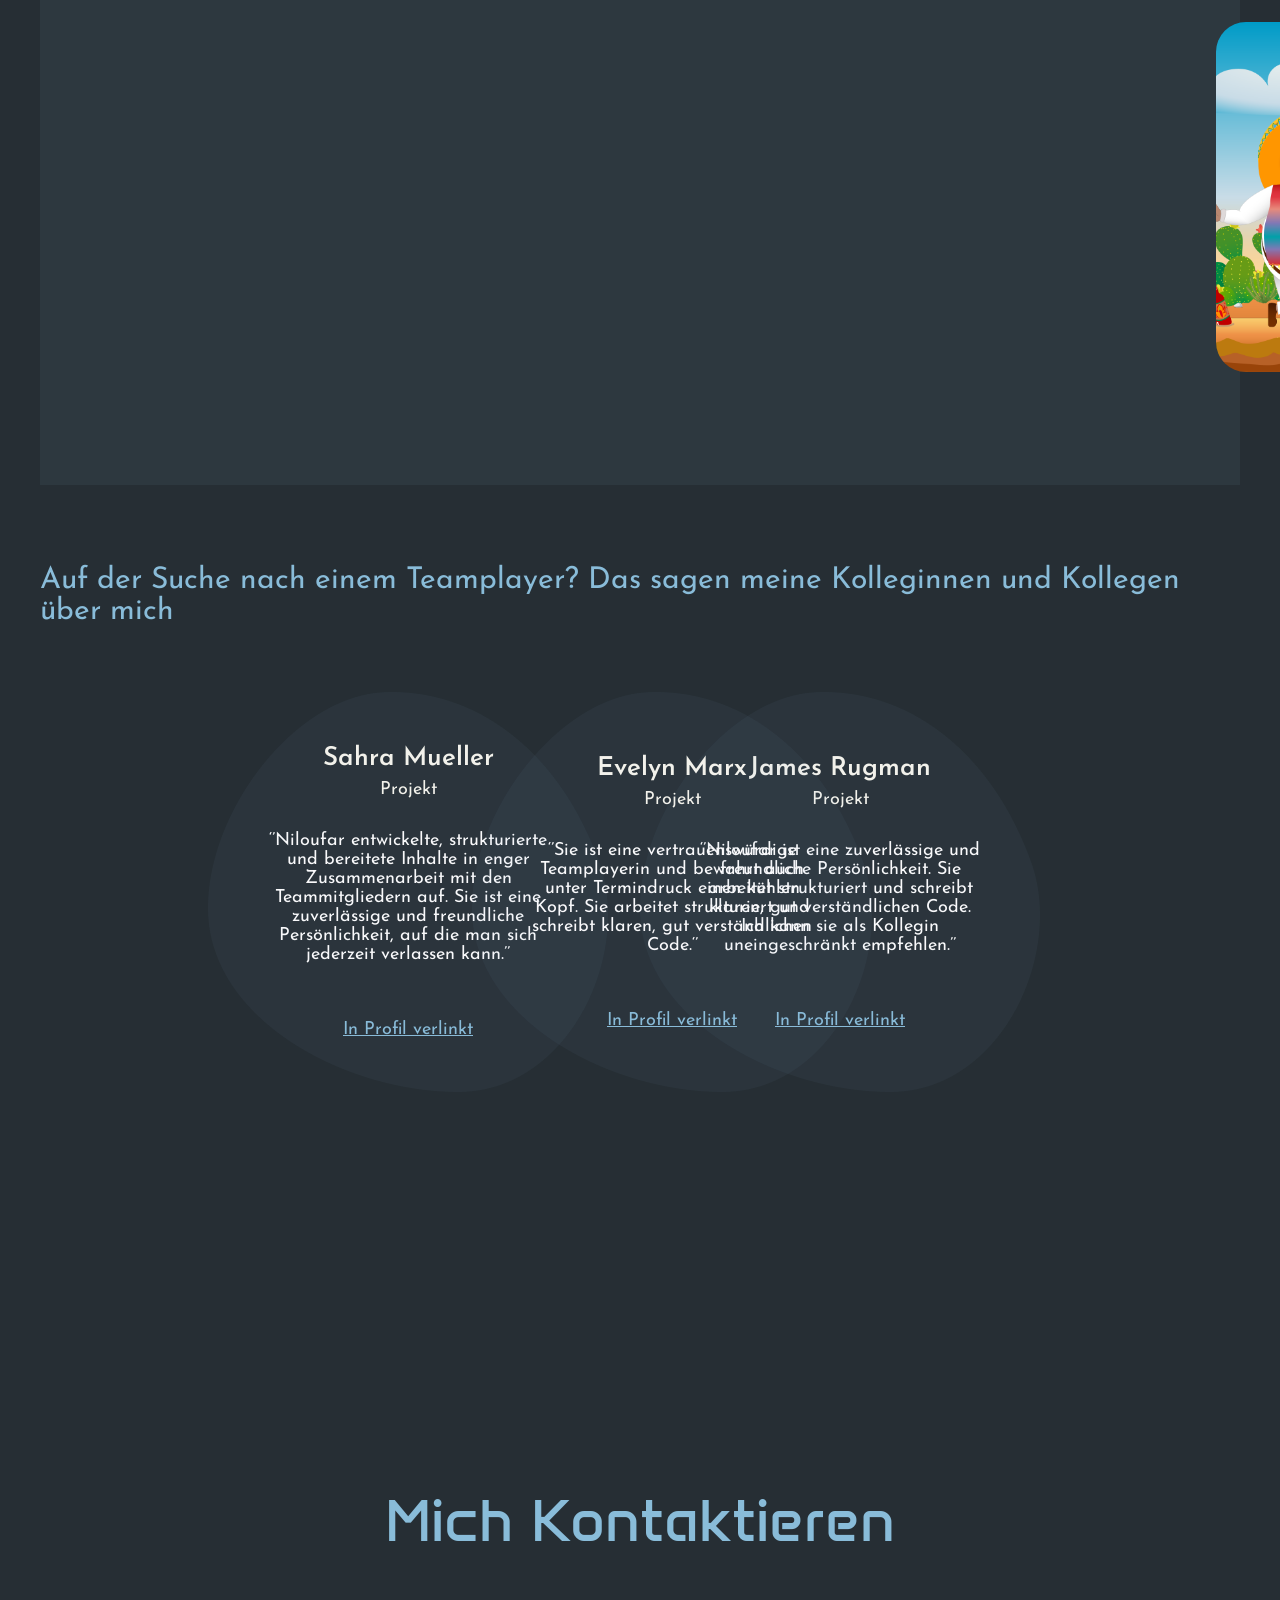
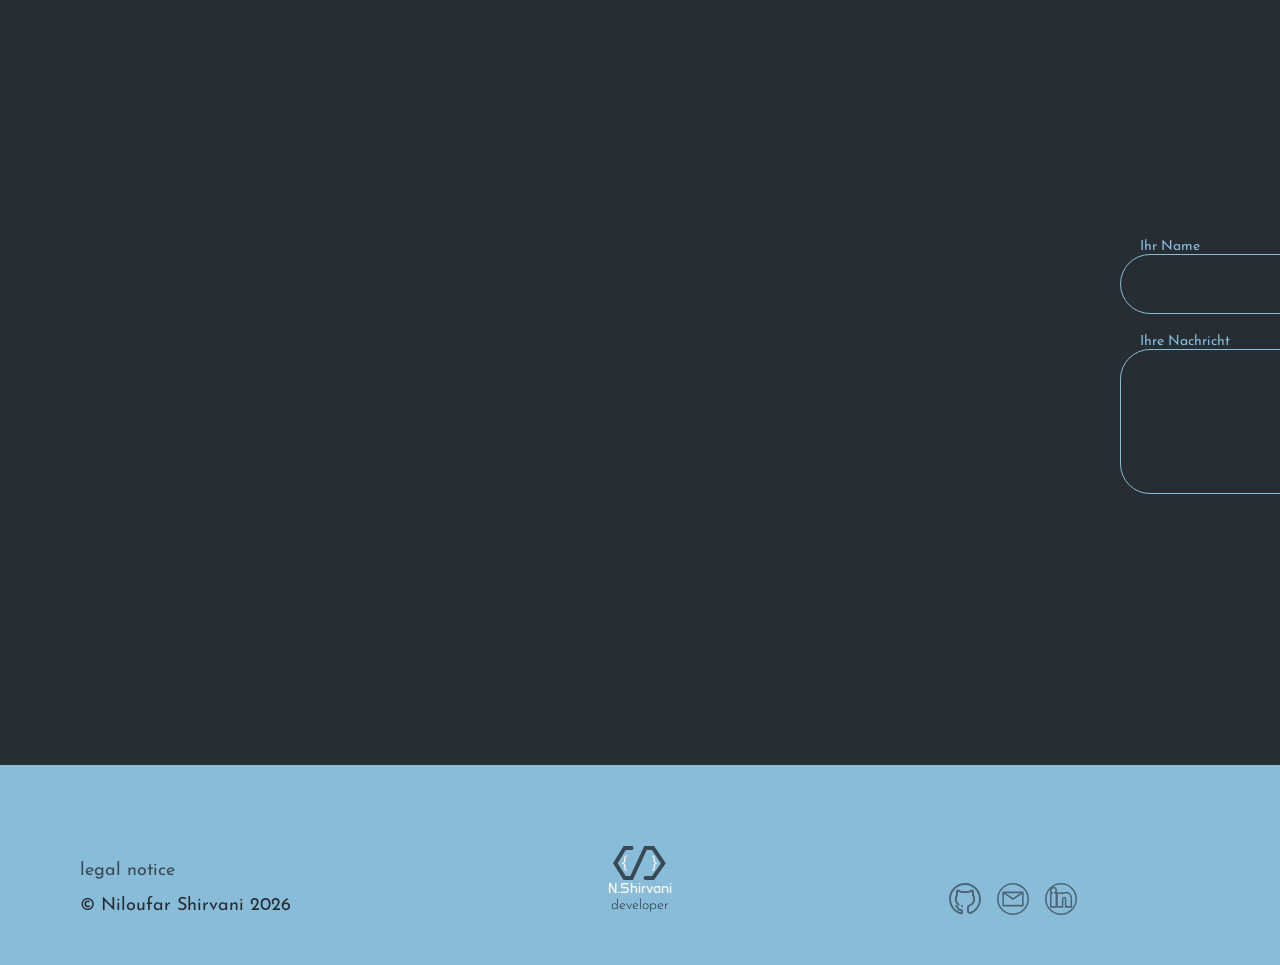
==== commit 383fba79: "fixing issues" ====
--- a/index.html
+++ b/index.html
@@ -180,14 +180,8 @@
               />
             </div>
             <div class="bubble-text">
-              <!-- <div class="bubble">
-                <img
-                  src="assets/components/skills/skills-bg-hover.png"
-                  alt=""
-                />
-              </div> -->
               <div class="skill-text">
-                <p class="josefin-sans">i am currently learning</p>
+                <p class="josefin-sans" data-i18n="learning"></p>
                 <div class="in-progress-container">
                   <div class="in-progeress-skills">
                     <img src="assets/components/skills/Angular.svg" alt="" />
@@ -198,6 +192,7 @@
                     <h4 class="text-explanation josefin-sans">TypeScript</h4>
                   </div>
                 </div>
+                <p class="josefin-sans" data-i18n="learnDesc"></p>
               </div>
             </div>
           </div>
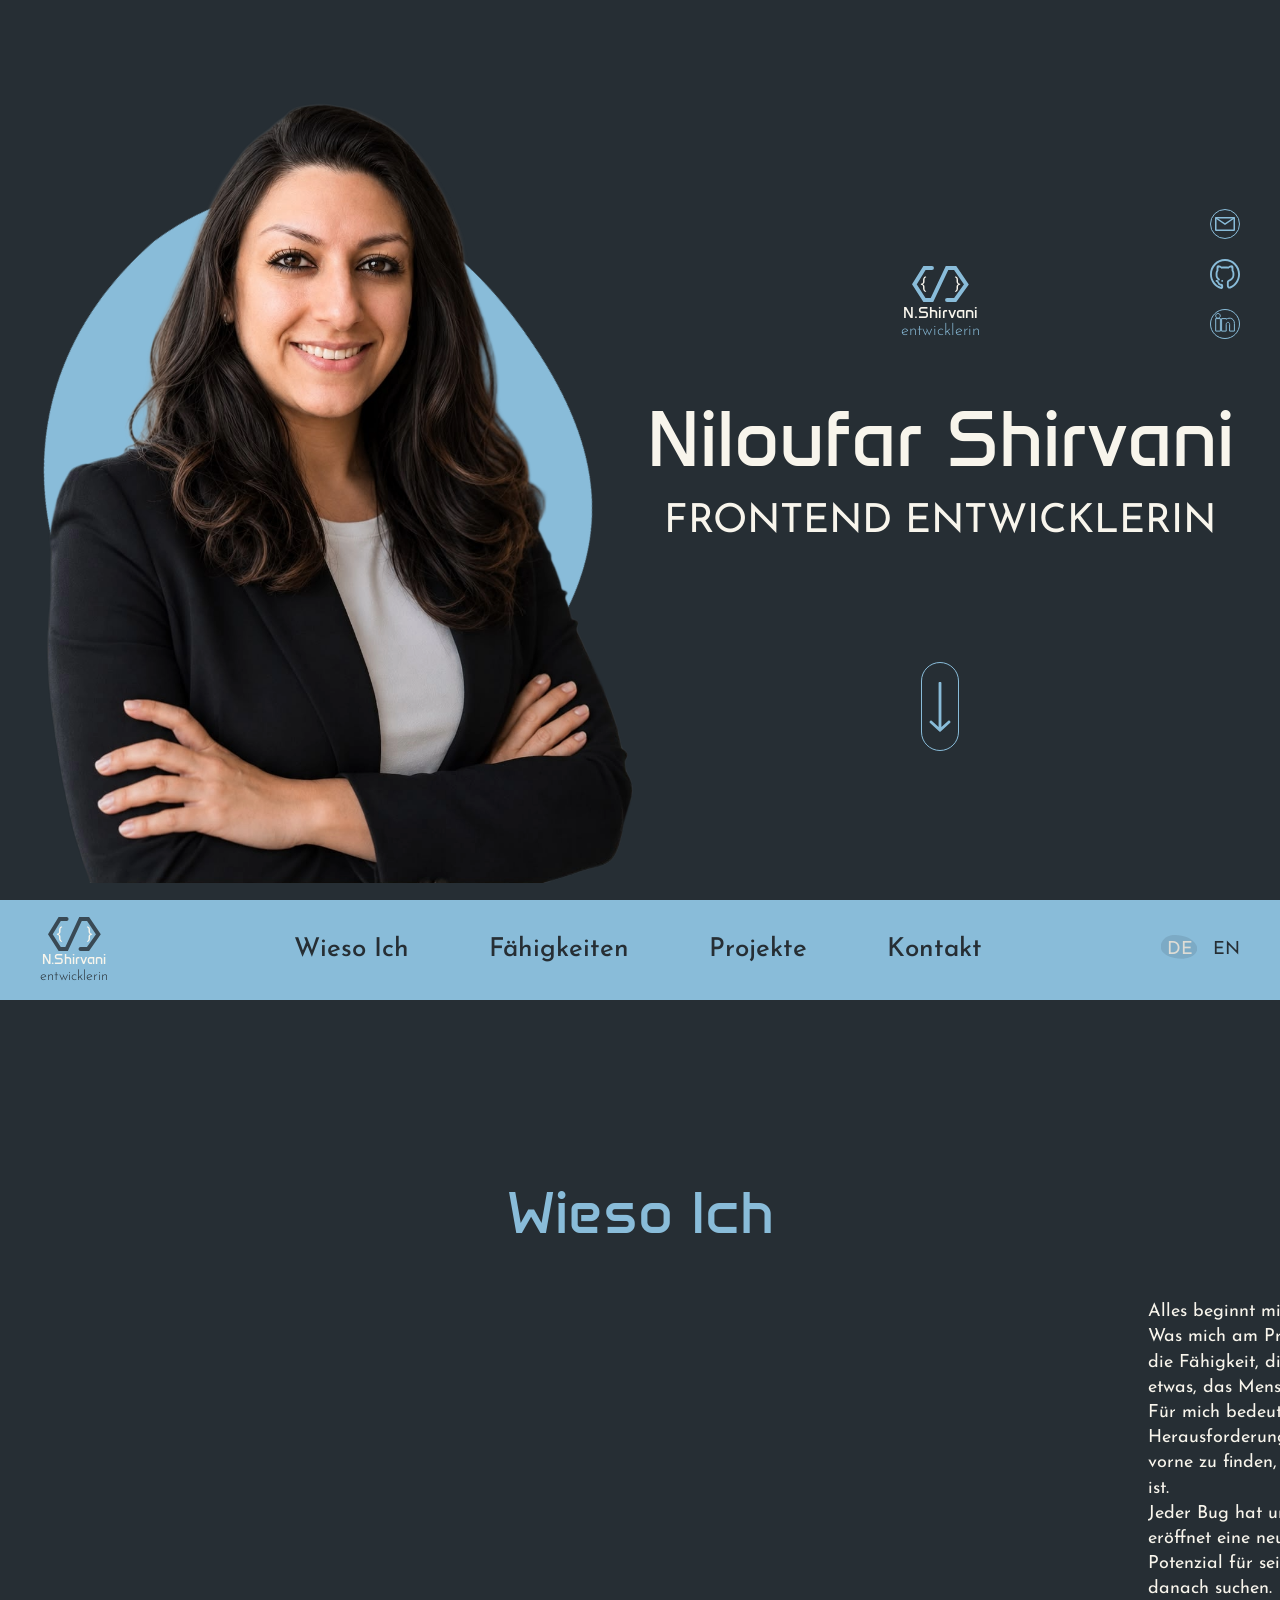
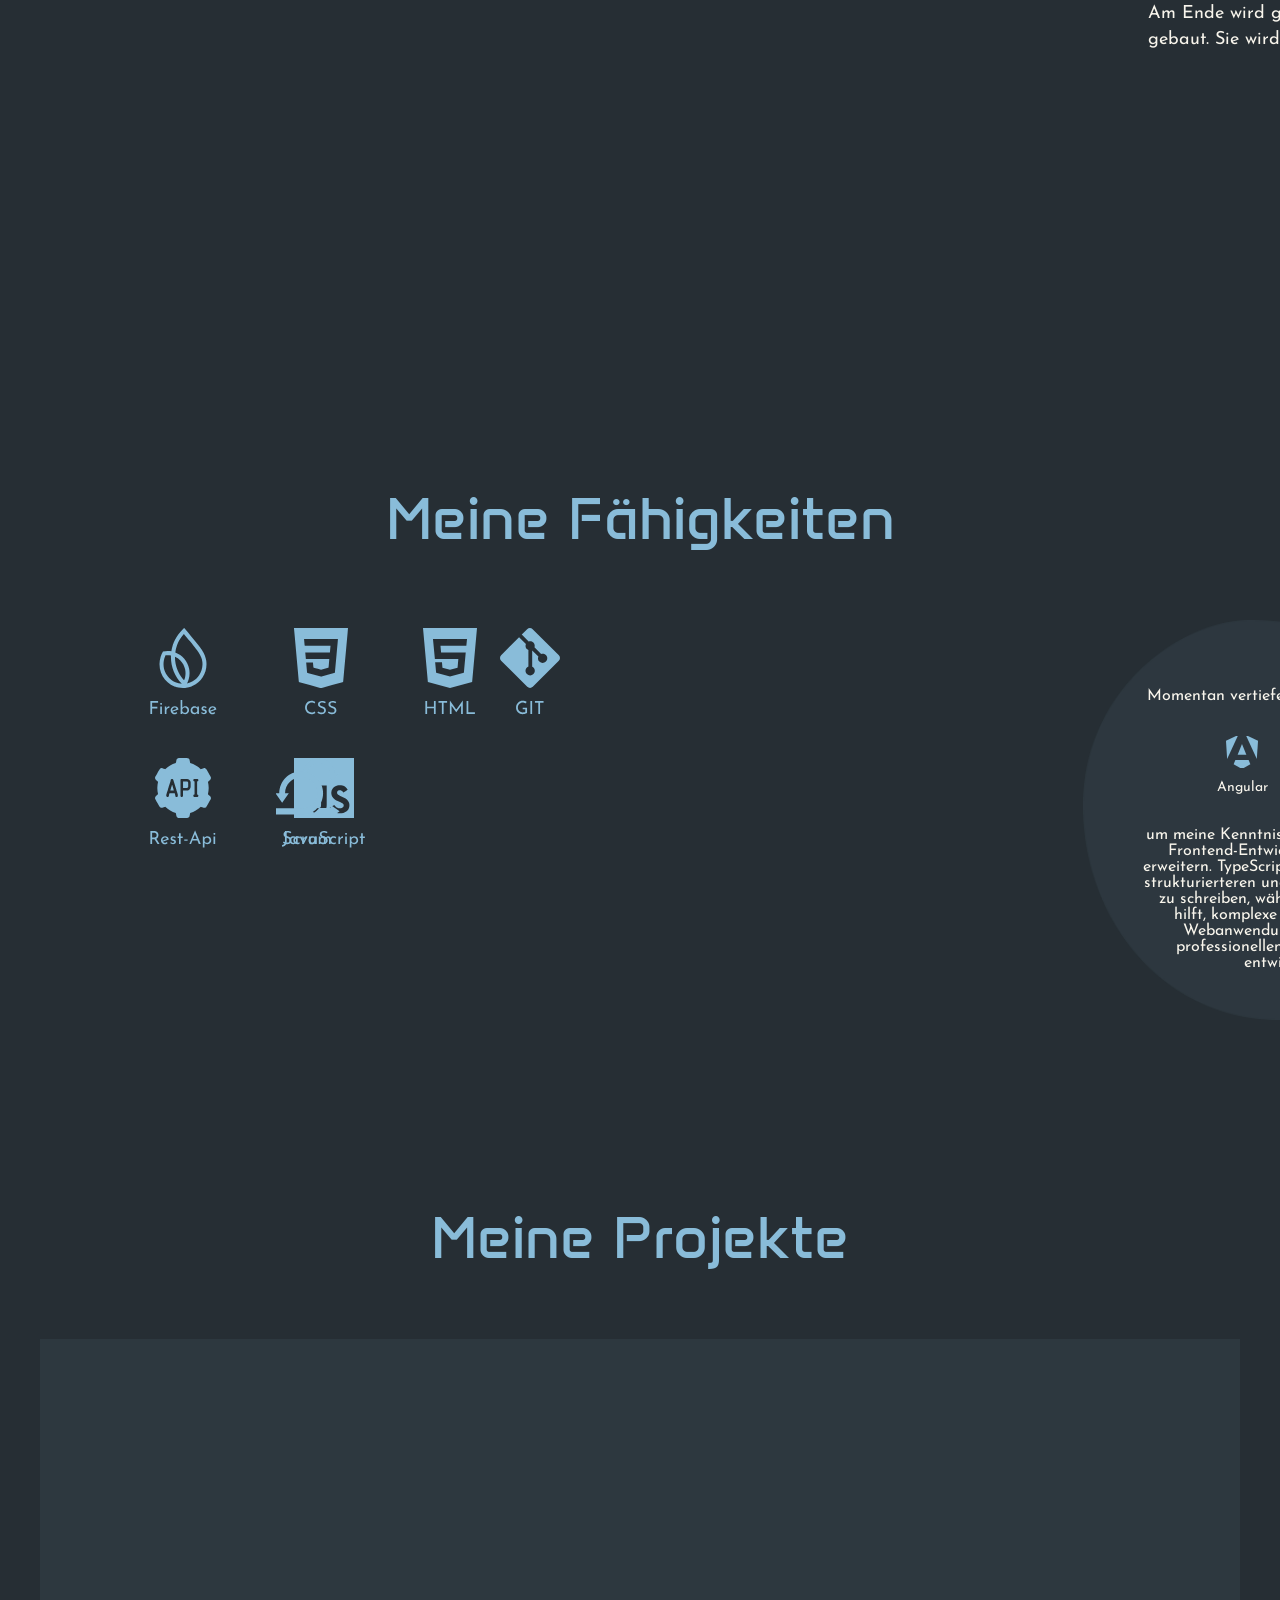
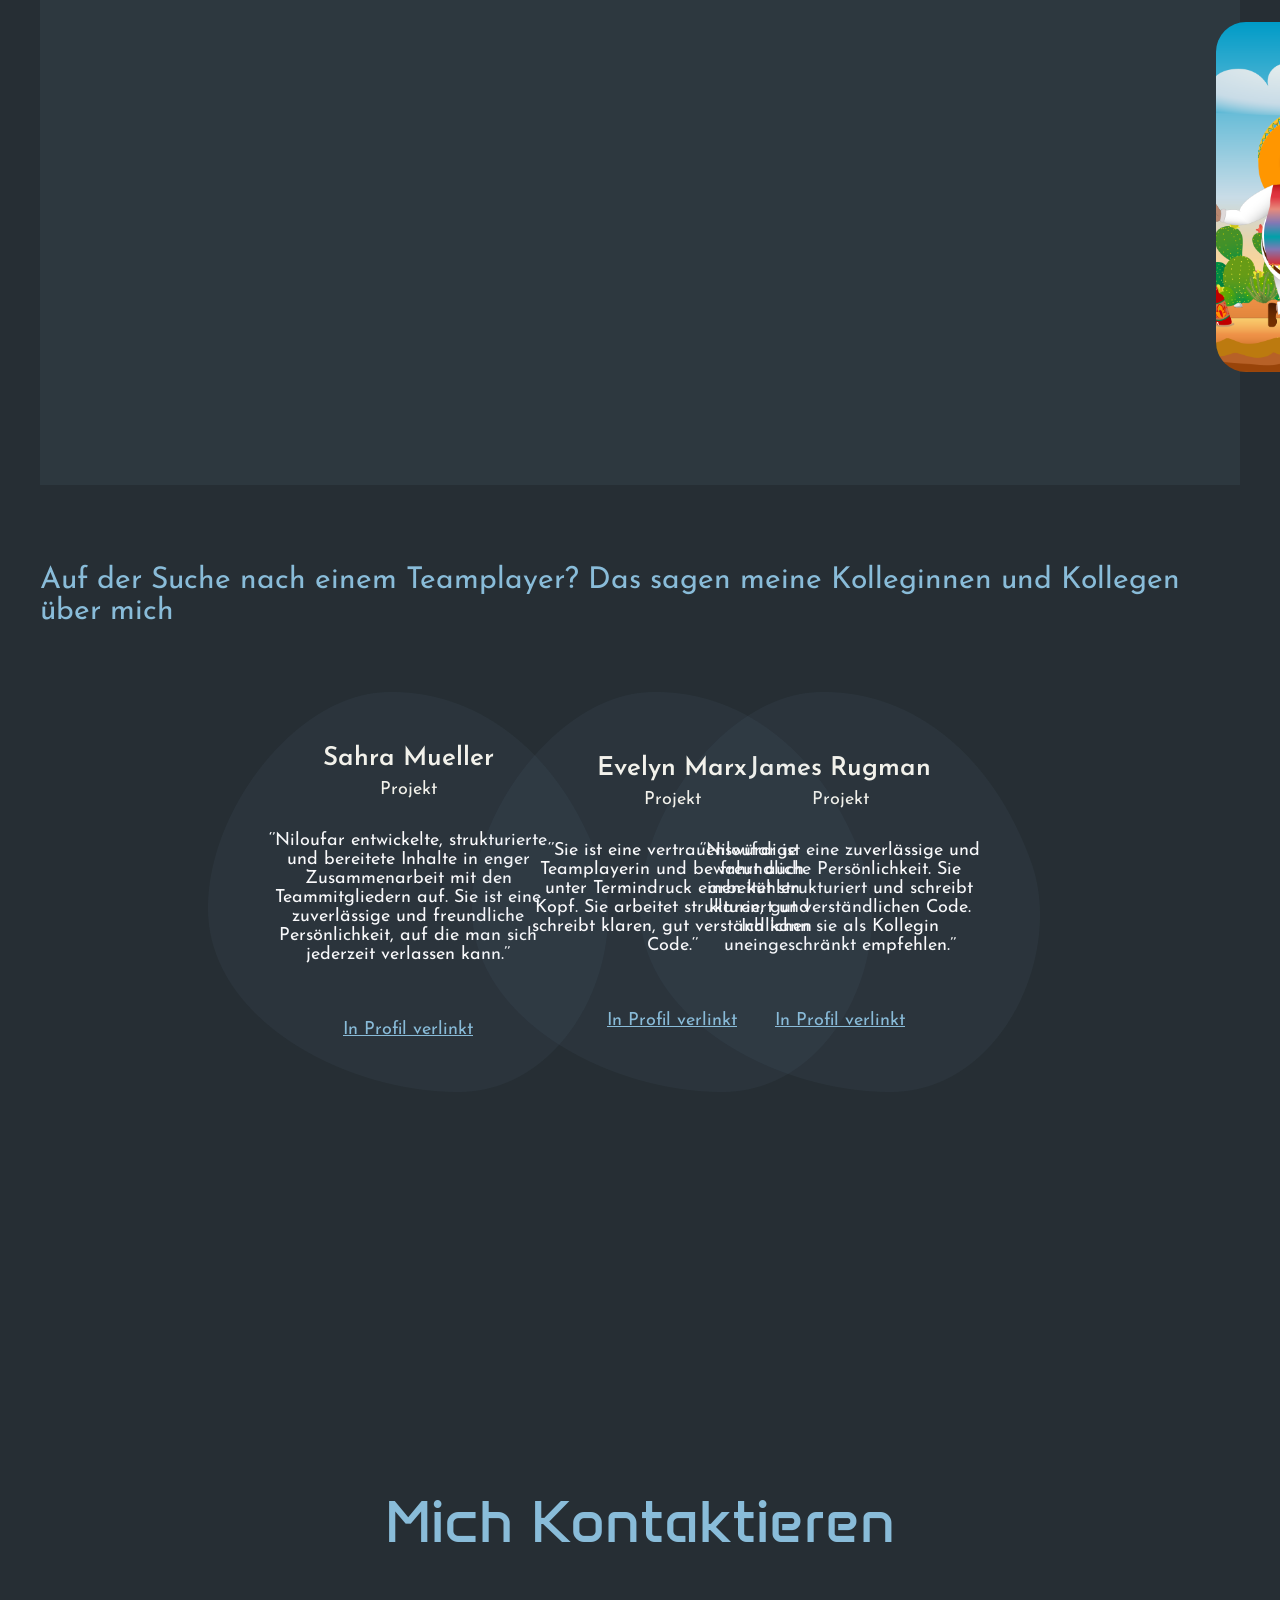
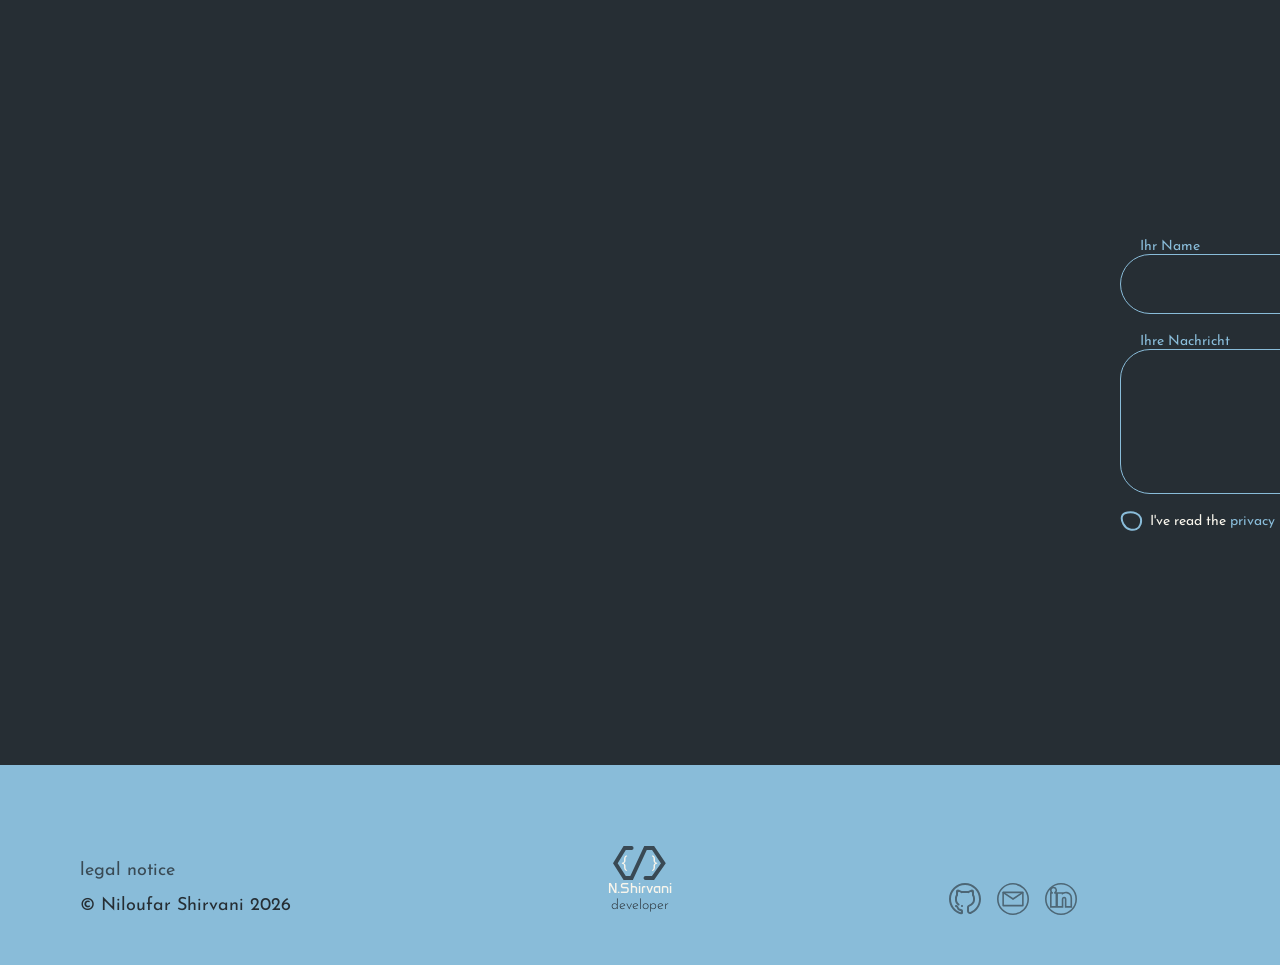
==== commit 4e789b8e: "form validation" ====
--- a/index.html
+++ b/index.html
@@ -45,7 +45,7 @@
             <div class="hero-social-media-container">
               <a href="#"
                 ><img
-                  id="email"
+                  id="email-icon"
                   src="assets/components/hero-section/icons/email-default.svg"
                   alt="E-Mail"
               /></a>
@@ -373,24 +373,67 @@
           >
             <div class="contact-container">
               <div class="inputs">
-                <label for="name" data-i18n="formName"></label>
-                <input type="text" id="name" name="absender_name" required />
-              </div>
+                <label for="name" data-i18n="formName" id="name-text"></label>
+                <div class="input-div">
+                  <input
+                    type="text"
+                    id="name"
+                    name="absender_name"
+                    required
+                    onblur="validateName()"
+                  />
+                  <img
+                    src="assets/components/contact/🦆 icon _done_.svg"
+                    alt=""
+                    id="name-done"
+                  />
+                </div>
+              </div>
+
               <div class="inputs">
-                <label for="email" data-i18n="formEmail"></label>
-                <input type="email" id="email" name="absender_email" required />
+                <label
+                  for="email"
+                  data-i18n="formEmail"
+                  id="email-text"
+                ></label>
+                <div class="input-div">
+                  <input
+                    type="email"
+                    id="email"
+                    name="absender_email"
+                    required
+                    onblur="validateEmail()"
+                  />
+                  <img
+                    src="assets/components/contact/🦆 icon _done_.svg"
+                    alt=""
+                    id="email-done"
+                  />
+                </div>
               </div>
             </div>
 
             <div class="message-container">
               <div class="inputs">
-                <label for="message" data-i18n="formMessage"></label>
-                <input
-                  type="text"
-                  id="message"
-                  name="absender_message"
-                  required
-                />
+                <label
+                  for="message"
+                  data-i18n="formMessage"
+                  id="message-text"
+                ></label>
+                <div class="input-div">
+                  <input
+                    type="text"
+                    id="message"
+                    name="absender_message"
+                    required
+                    onblur="validateMessage()"
+                  />
+                  <img
+                    src="assets/components/contact/🦆 icon _done_.svg"
+                    alt=""
+                    id="message-done"
+                  />
+                </div>
               </div>
             </div>
             <div class="privacy-policy">
@@ -400,15 +443,14 @@
                   I've read the <a href="#">privacy policy </a> and agree to the
                   processing of my data as outlined.
                 </label>
-                <div class="error-msg" data-i18n="errorMsg">
-                  Please accept the privacy policy.
-                </div>
               </div>
 
               <button
                 type="submit"
+                id="submit-btn"
                 class="send btn-primary"
                 data-i18n="formBtn"
+                disabled
               ></button>
             </div>
           </form>
@@ -485,5 +527,6 @@
     <script src="scripts/script.js"></script>
     <script src="scripts/scroll.js"></script>
     <script src="scripts/typingEffect.js"></script>
+    <script src="scripts/contactForm.js"></script>
   </body>
 </html>
